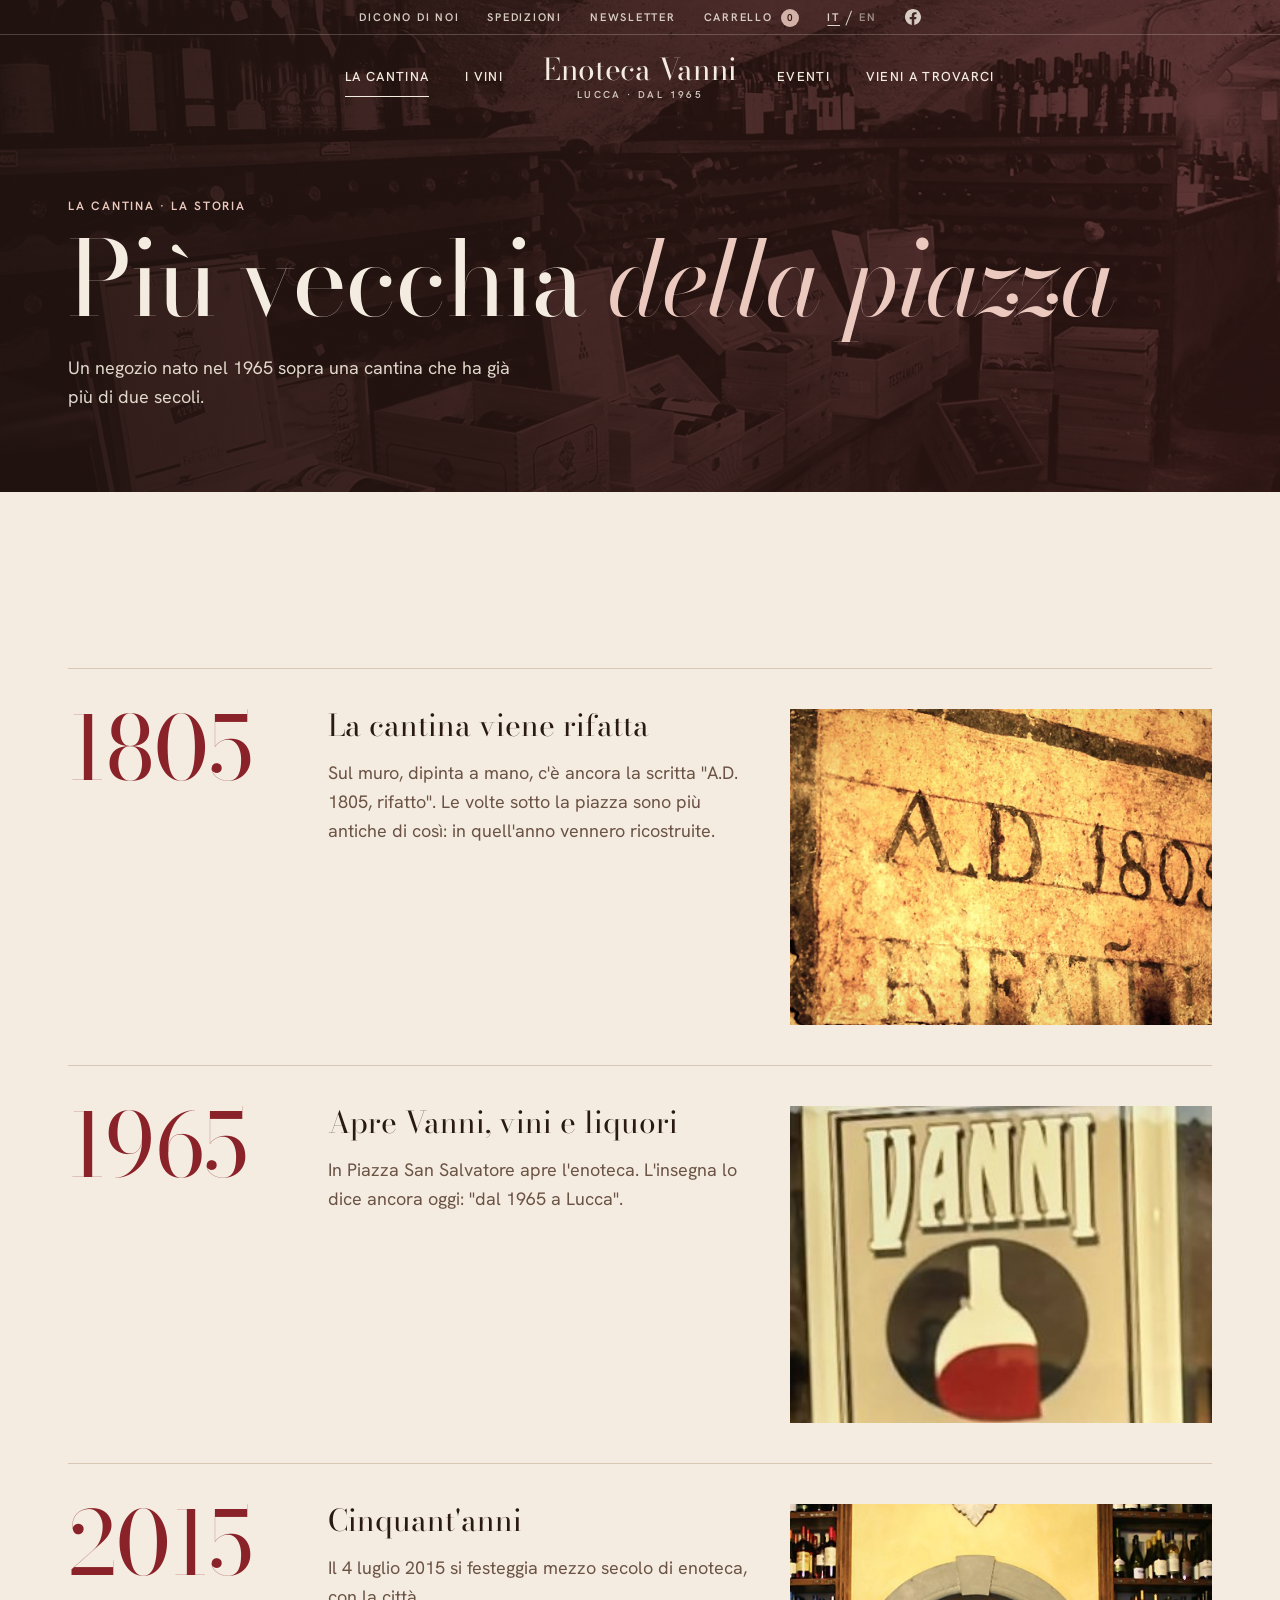
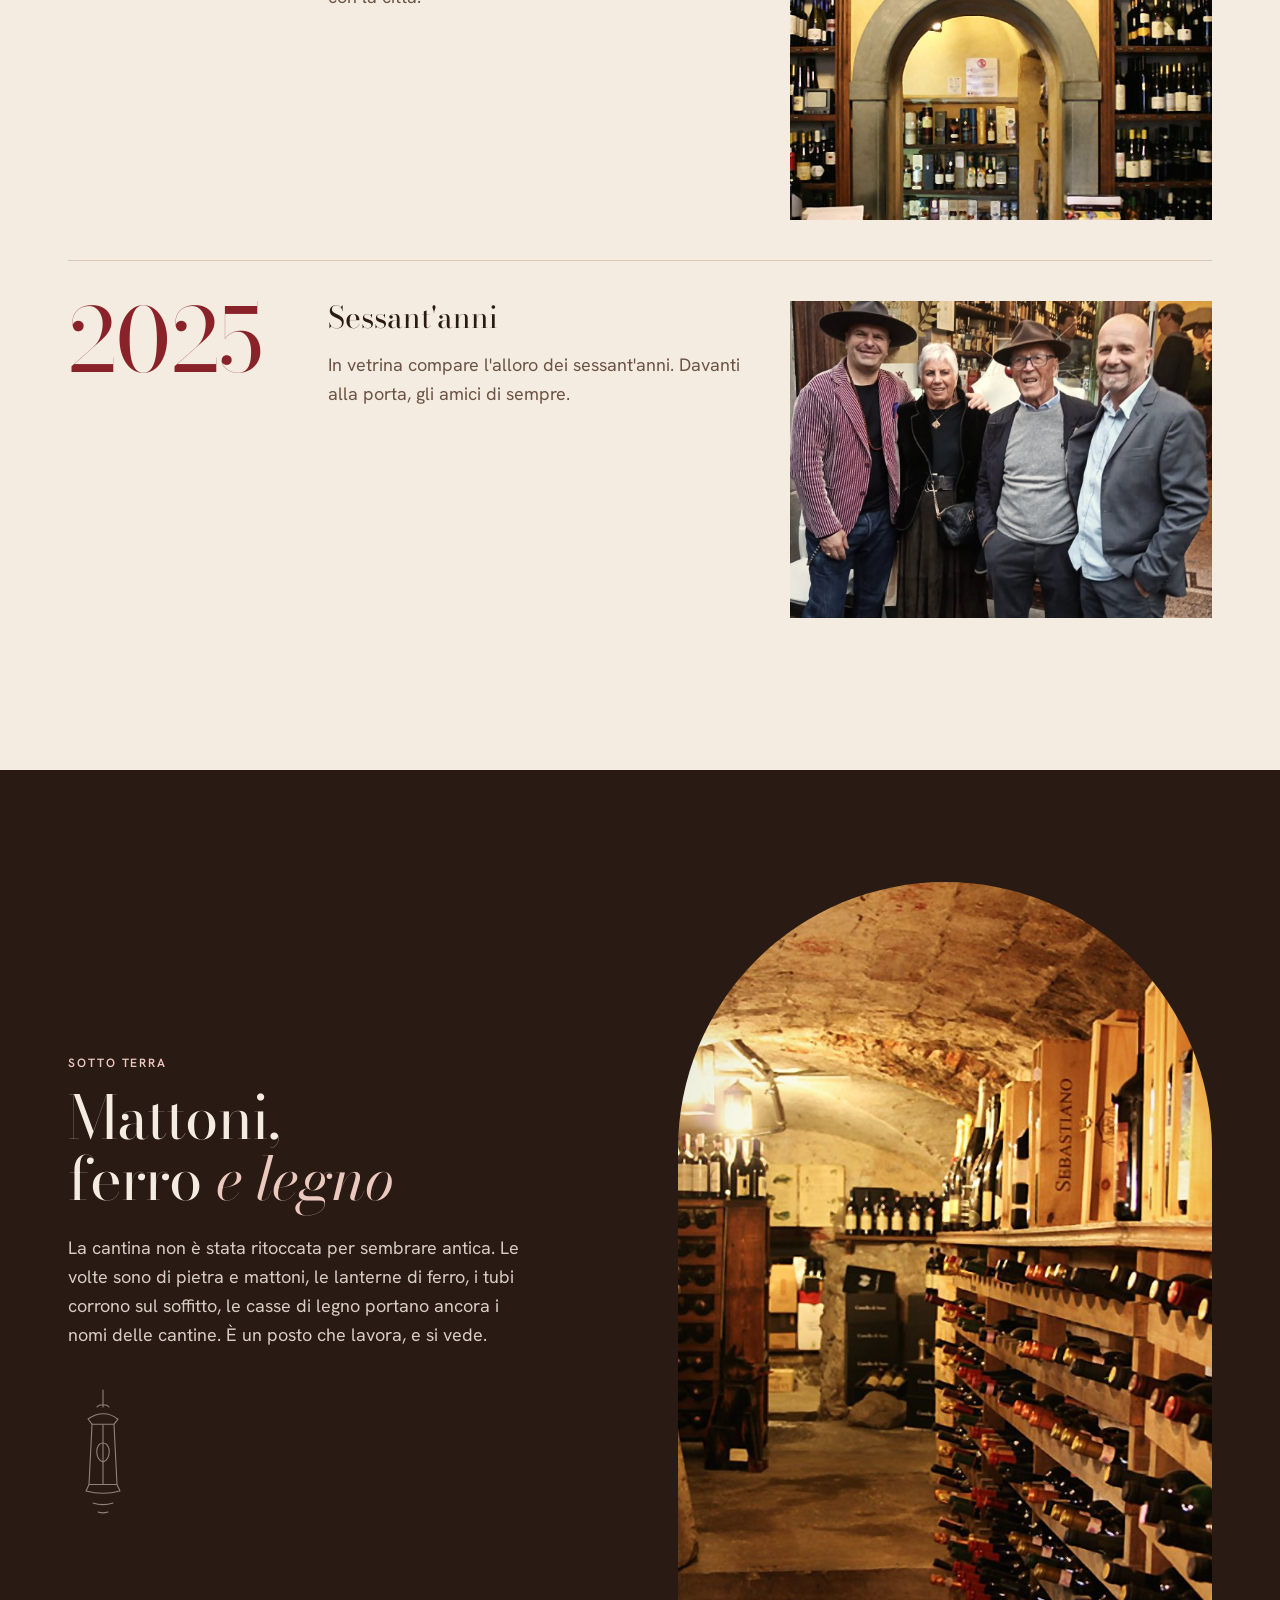
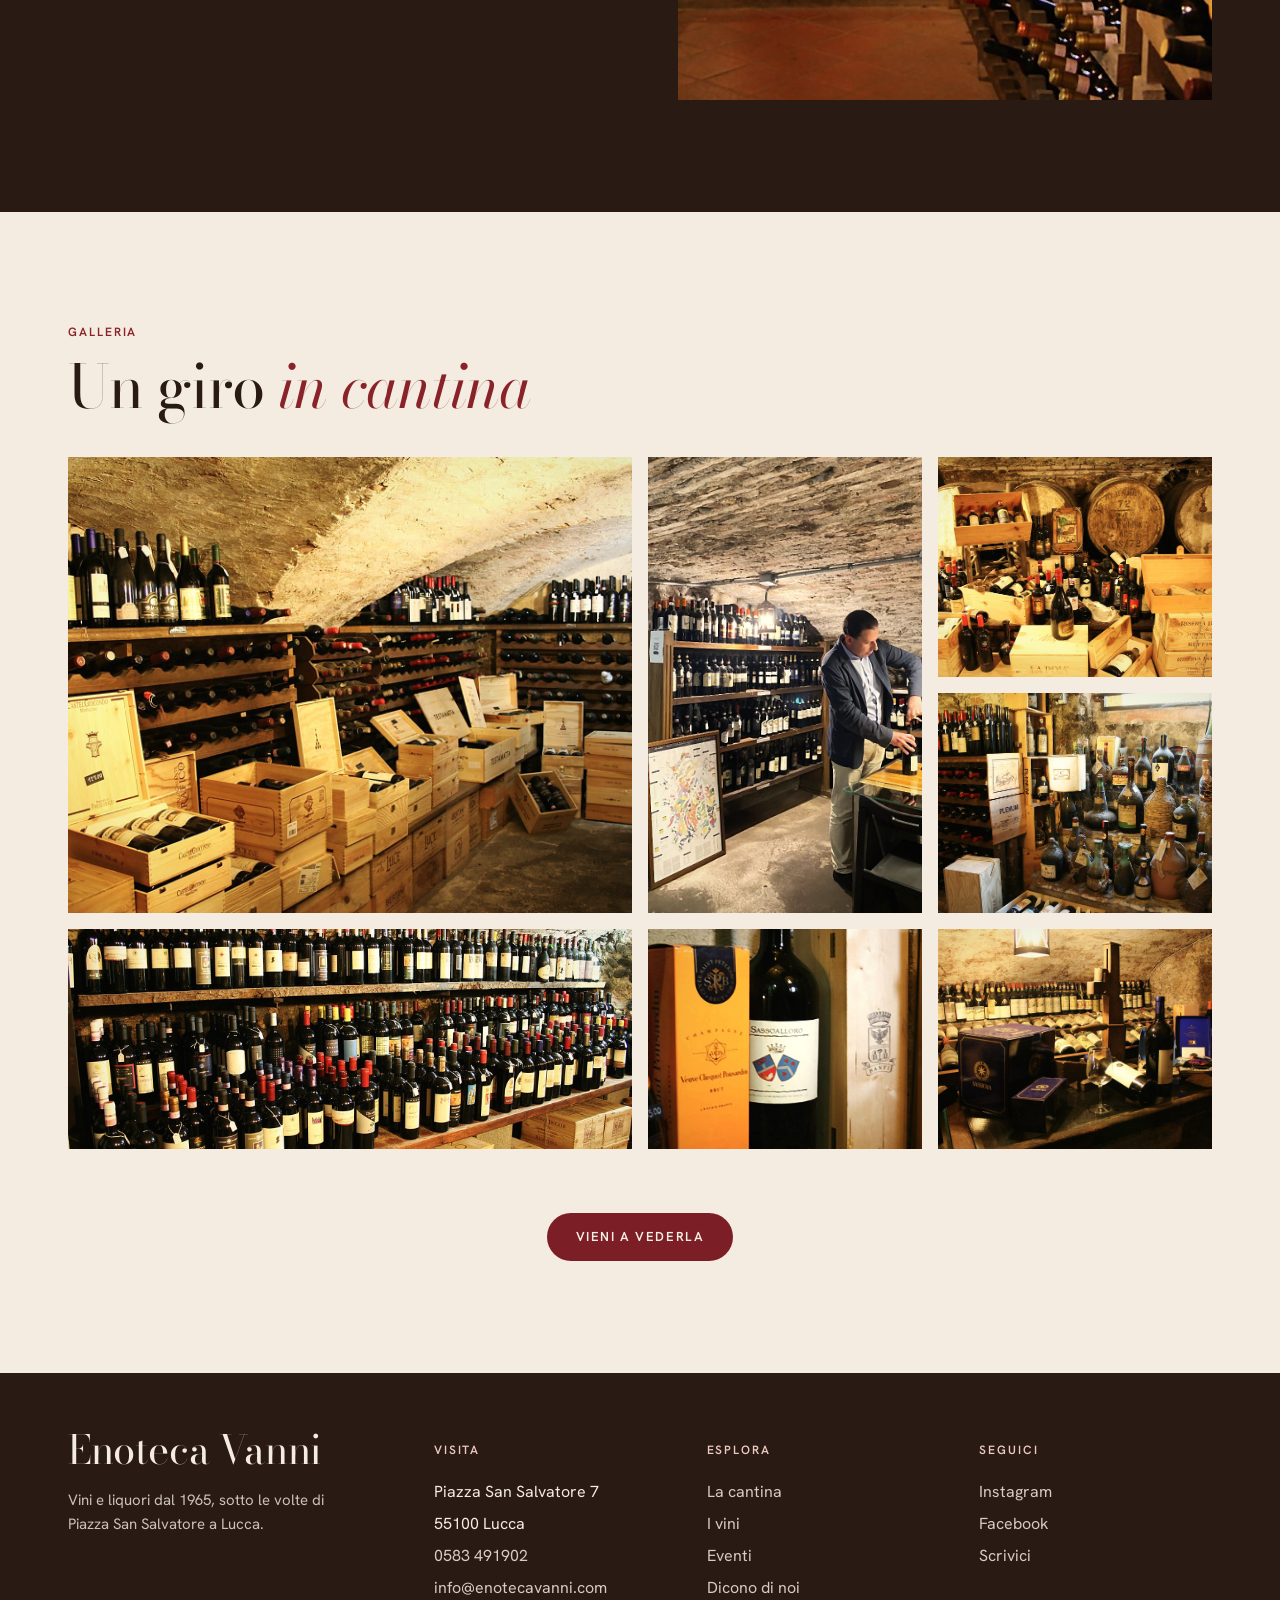
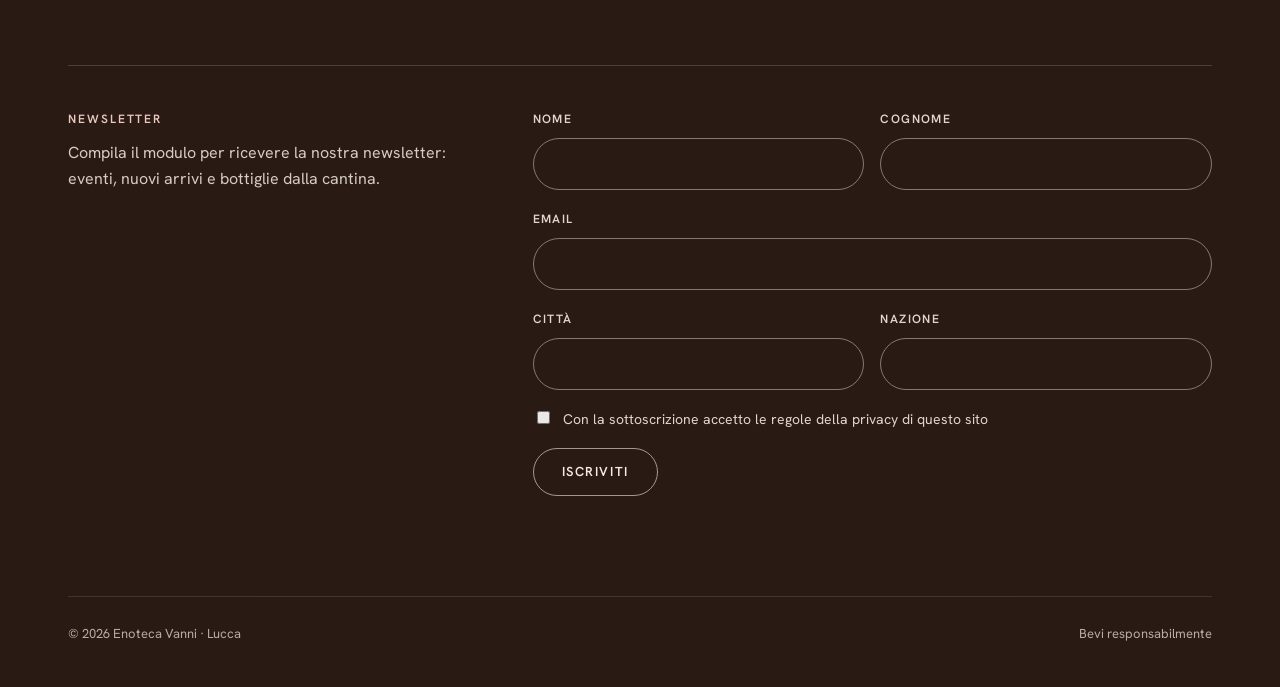
==== cantina.html @ 13c8f521 "Enoteca Vanni website" ====
<!DOCTYPE html>

<html lang="it" translate="no">
<head>
<meta charset="utf-8"/>
<meta content="width=device-width, initial-scale=1" name="viewport"/><meta content="notranslate" name="google"/>
<title data-t="t124">La cantina · Enoteca Vanni, Lucca</title>
<meta content="La storia di Enoteca Vanni: dal 1965 in Piazza San Salvatore, con cantine rifatte nel 1805." data-ta-content="t125" name="description"/>
<meta content="#2a1a14" name="theme-color"/>
<link href="https://fonts.googleapis.com" rel="preconnect"/><link crossorigin="" href="https://fonts.gstatic.com" rel="preconnect"/><link href="https://fonts.googleapis.com/css2?family=Bodoni+Moda:ital,opsz,wght@0,6..96,400..600;1,6..96,400..600&amp;family=Hanken+Grotesk:wght@400;500;600&amp;display=swap" rel="stylesheet"/>
<link href="css/styles.css?v=7" rel="stylesheet"/>
</head>
<body>
<a class="sr-only" data-t="t3" href="#main">Vai al contenuto</a>
<header class="site-header">
<div class="topbar">
<div class="wrap">
<a data-t="t4" href="dicono-di-noi.html">Dicono di noi</a>
<a data-t="t5" href="vini.html#spedizioni">Spedizioni</a>
<a data-t="t6" href="#newsletter">Newsletter</a>
<a class="cart" data-t="t7" href="vini.html#spedizioni">Carrello <span class="cart__count" data-cart-count="">0</span></a>
<span class="langswitch" role="group" aria-label="Language"><a class="lang" href="#" data-lang-set="it" lang="it" title="Italiano">IT</a><span aria-hidden="true">/</span><a class="lang" href="#" data-lang-set="en" lang="en" title="English">EN</a></span>
      <a class="social" href="https://www.facebook.com/people/Enoteca-Vanni/100034903287218/" target="_blank" rel="noopener" aria-label="Facebook" title="Facebook"><svg viewBox="0 0 24 24" width="16" height="16" aria-hidden="true" focusable="false"><path fill="currentColor" d="M24 12.07C24 5.4 18.63 0 12 0S0 5.4 0 12.07c0 6.02 4.39 11.02 10.13 11.93v-8.44H7.08v-3.49h3.05V9.41c0-3.02 1.79-4.69 4.53-4.69 1.31 0 2.69.24 2.69.24v2.97h-1.52c-1.49 0-1.96.93-1.96 1.88v2.26h3.33l-.53 3.49h-2.8V24C19.61 23.09 24 18.09 24 12.07z"/></svg></a>
</div>
</div>
<div class="wrap mainbar">
<nav aria-label="Principale" class="nav" data-ta-aria-label="t10" id="nav">
<div class="nav__side nav__side--left"><a aria-current="page" data-t="t11" href="cantina.html">La cantina</a><a data-t="t12" href="vini.html">I vini</a></div>
<div class="nav__side nav__side--right"><a data-t="t13" href="eventi.html">Eventi</a><a data-t="t14" href="visita.html">Vieni a trovarci</a></div>
<div class="nav__util"><a data-t="t4" href="dicono-di-noi.html">Dicono di noi</a><a data-t="t5" href="vini.html#spedizioni">Spedizioni</a><a data-t="t6" href="#newsletter">Newsletter</a><a data-t="t15" href="vini.html#spedizioni">Carrello</a></div>
      <div class="nav__util nav__util--lang"><a class="lang" href="#" data-lang-set="it" lang="it">Italiano</a><a class="lang" href="#" data-lang-set="en" lang="en">English</a><a class="social" href="https://www.facebook.com/people/Enoteca-Vanni/100034903287218/" target="_blank" rel="noopener" aria-label="Facebook"><svg viewBox="0 0 24 24" width="16" height="16" aria-hidden="true" focusable="false"><path fill="currentColor" d="M24 12.07C24 5.4 18.63 0 12 0S0 5.4 0 12.07c0 6.02 4.39 11.02 10.13 11.93v-8.44H7.08v-3.49h3.05V9.41c0-3.02 1.79-4.69 4.53-4.69 1.31 0 2.69.24 2.69.24v2.97h-1.52c-1.49 0-1.96.93-1.96 1.88v2.26h3.33l-.53 3.49h-2.8V24C19.61 23.09 24 18.09 24 12.07z"/></svg></a></div>
</nav>
<a aria-label="Enoteca Vanni, home" class="brand" data-ta-aria-label="t16" href="index.html">
<span class="brand__name" data-t="t17">Enoteca Vanni</span>
<span class="brand__since" data-t="t18">Lucca · dal 1965</span>
</a>
<button aria-controls="nav" aria-expanded="false" aria-label="Menu" class="nav-toggle" data-ta-aria-label="t19"><span></span><span></span><span></span></button>
</div>
</header>
<main id="main">
<section class="page-hero">
<img alt="" class="page-hero__bg" src="images/duo-volte-vino.jpg"/>
<div class="wrap">
<p class="eyebrow" data-t="t126">La cantina · La storia</p>
<h1 class="display-xl" data-t="t127">Più vecchia <em>della piazza</em></h1>
<p class="lede" data-t="t128" style="color:inherit;opacity:.9">Un negozio nato nel 1965 sopra una cantina che ha già più di due secoli.</p>
</div>
</section>
<section class="section">
<div class="wrap">
<ol class="timeline">
<li class="reveal">
<span class="year">1805</span>
<div><h3 data-t="t129">La cantina viene rifatta</h3><p class="lede" data-t="t130" style="margin:0">Sul muro, dipinta a mano, c'è ancora la scritta "A.D. 1805, rifatto". Le volte sotto la piazza sono più antiche di così: in quell'anno vennero ricostruite.</p></div>
<img alt="La scritta A.D. 1805 sul muro della cantina" data-ta-alt="t131" loading="lazy" src="images/cantina-1805.jpg"/>
</li>
<li class="reveal">
<span class="year">1965</span>
<div><h3 data-t="t132">Apre Vanni, vini e liquori</h3><p class="lede" data-t="t133" style="margin:0">In Piazza San Salvatore apre l'enoteca. L'insegna lo dice ancora oggi: "dal 1965 a Lucca".</p></div>
<img alt="L'insegna Vanni dal 1965" data-ta-alt="t134" loading="lazy" src="images/insegna-dettaglio.jpg" style="object-position:top"/>
</li>
<li class="reveal">
<span class="year">2015</span>
<div><h3 data-t="t135">Cinquant'anni</h3><p class="lede" data-t="t136" style="margin:0">Il 4 luglio 2015 si festeggia mezzo secolo di enoteca, con la città.</p></div>
<img alt="L'arco con lo stemma Vanni" data-ta-alt="t137" loading="lazy" src="images/arco-stemma.jpg"/>
</li>
<li class="reveal">
<span class="year">2025</span>
<div><h3 data-t="t138">Sessant'anni</h3><p class="lede" data-t="t139" style="margin:0">In vetrina compare l'alloro dei sessant'anni. Davanti alla porta, gli amici di sempre.</p></div>
<img alt="Davanti alla vetrina dei 60 anni" data-ta-alt="t140" loading="lazy" src="images/sessanta-anni.jpg"/>
</li>
</ol>
</div>
</section>
<section class="section section--dark">
<div class="wrap split">
<div class="reveal">
<p class="eyebrow" data-t="t141">Sotto terra</p>
<h2 class="display-l" data-t="t142">Mattoni, ferro <em>e legno</em></h2>
<p class="lede" data-t="t143">La cantina non è stata ritoccata per sembrare antica. Le volte sono di pietra e mattoni, le lanterne di ferro, i tubi corrono sul soffitto, le casse di legno portano ancora i nomi delle cantine. È un posto che lavora, e si vede.</p>
<svg aria-hidden="true" class="illus" height="130" style="margin-top:40px" width="70"><use href="images/illustrations.svg#lantern"></use></svg>
</div>
<div class="reveal"><div class="arch arch--tall"><img alt="Il corridoio della cantina con le rastrelliere" data-ta-alt="t144" loading="lazy" src="images/corridoio.jpg"/></div></div>
</div>
</section>
<section class="section">
<div class="wrap">
<div class="reveal"><p class="eyebrow" data-t="t145">Galleria</p><h2 class="display-l" data-t="t146" style="margin-bottom:40px">Un giro <em>in cantina</em></h2></div>
<div class="mosaic reveal">
<figure class="wide tall"><img alt="Le volte della cantina con le casse" data-ta-alt="t147" loading="lazy" src="images/volte-cantina.jpg"/></figure>
<figure class="tall"><img alt="Si stappa una bottiglia" data-ta-alt="t148" loading="lazy" src="images/stappatura.jpg"/></figure>
<figure><img alt="Botti e casse" data-ta-alt="t149" loading="lazy" src="images/botti-e-casse.jpg"/></figure>
<figure><img alt="Bottiglie antiche" data-ta-alt="t150" loading="lazy" src="images/bottiglie-antiche.jpg"/></figure>
<figure class="wide"><img alt="Scaffale dei rossi" data-ta-alt="t151" loading="lazy" src="images/scaffale-rossi.jpg"/></figure>
<figure><img alt="Grande formato" data-ta-alt="t152" loading="lazy" src="images/grande-formato.jpg"/></figure>
<figure><img alt="Sassicaia sotto la lanterna" data-ta-alt="t153" loading="lazy" src="images/sassicaia-lanterna.jpg"/></figure>
</div>
<div class="center mt-6"><a class="btn btn--primary" data-t="t154" href="visita.html">Vieni a vederla</a></div>
</div>
</section>
</main>
<footer class="site-footer">
<div class="wrap">
<div class="footer-grid">
<div class="footer-brand">
<span class="brand__name" data-t="t17">Enoteca Vanni</span>
<p data-t="t104">Vini e liquori dal 1965, sotto le volte di Piazza San Salvatore a Lucca.</p>
</div>
<div>
<h4 data-t="t105">Visita</h4>
<ul>
<li data-t="t106">Piazza San Salvatore 7</li>
<li data-t="t107">55100 Lucca</li>
<li><a href="tel:+390583491902">0583 491902</a></li>
<li><a data-t="t108" href="mailto:info@enotecavanni.com">info@enotecavanni.com</a></li>
</ul>
</div>
<div>
<h4 data-t="t109">Esplora</h4>
<ul>
<li><a data-t="t11" href="cantina.html">La cantina</a></li>
<li><a data-t="t12" href="vini.html">I vini</a></li>
<li><a data-t="t13" href="eventi.html">Eventi</a></li>
<li><a data-t="t4" href="dicono-di-noi.html">Dicono di noi</a></li>
</ul>
</div>
<div>
<h4 data-t="t110">Seguici</h4>
<ul>
<li><a data-t="t111" href="#">Instagram</a></li>
<li><a data-t="t112" href="#">Facebook</a></li>
<li><a data-t="t113" href="visita.html#contatti">Scrivici</a></li>
</ul>
</div>
</div>
<div class="newsletter" id="newsletter">
<div>
<h4 data-t="t6">Newsletter</h4>
<p data-t="t114">Compila il modulo per ricevere la nostra newsletter: eventi, nuovi arrivi e bottiglie dalla cantina.</p>
</div>
<form class="newsletter__form" data-newsletter="" novalidate="">
<label><span data-t="t115">Nome</span><input autocomplete="given-name" name="nome" type="text"/></label>
<label><span data-t="t116">Cognome</span><input autocomplete="family-name" name="cognome" type="text"/></label>
<label class="nl-wide"><span data-t="t117">Email</span><input autocomplete="email" name="email" required="" type="email"/></label>
<label><span data-t="t118">Città</span><input autocomplete="address-level2" name="citta" type="text"/></label>
<label><span data-t="t119">Nazione</span><input autocomplete="country-name" name="nazione" type="text"/></label>
<label class="nl-check"><input name="privacy" required="" type="checkbox"/><span data-t="t120"> Con la sottoscrizione accetto le regole della privacy di questo sito</span></label>
<div class="nl-wide"><button class="btn btn--light" data-t="t121" type="submit">Iscriviti</button></div>
<p class="newsletter__msg nl-wide" data-newsletter-msg="" role="status"></p>
</form>
</div>
<div class="footer-base">
<span data-t="t122">© <span data-year="">2026</span> Enoteca Vanni · Lucca</span>
<span data-t="t123">Bevi responsabilmente</span>
</div>
</div>
</footer>
<script src="js/i18n.js?v=7"></script>
<script src="js/main.js?v=7"></script>
</body>
</html>
---- css/styles.css ----
/* Enoteca Vanni, site styles. Tokens match the Enoteca Vanni brand guideline. */
:root {
  --bg: #f4ece0;
  --bg-raised: #fbf7f0;
  --bg-sunken: #ebdfcf;
  --bg-inverse: #2a1a14;
  --ink: #2a1a14;
  --ink-muted: #6b5345;
  --ink-inverse: #f4ece0;
  --vino: #7b1e26;
  --vino-deep: #561219;
  --vino-text: #8a2229;
  --rosso: #a3272c;
  --rosato: #ecc9bf;
  --candela: #b98543;
  --on-vino: #f8efe4;
  --line: #d8c8b3;
  --line-strong: #8f7563;
  --focus: #a3272c;
  --shadow-lift: 0 12px 32px rgba(42, 26, 20, .12);

  --space-1: 4px; --space-2: 8px; --space-3: 16px; --space-4: 24px;
  --space-5: 40px; --space-6: 64px; --space-7: 112px;
  --radius-sm: 4px; --radius-arch: 999px;

  --font-display: "Bodoni Moda", "Didot", Georgia, serif;
  --font-sans: "Hanken Grotesk", "Helvetica Neue", Arial, sans-serif;
  --wrap: 1240px;
  --gutter: clamp(16px, 4vw, 48px);
  --section: clamp(64px, 9vw, 112px);
}

*, *::before, *::after { box-sizing: border-box; }
html { scroll-behavior: smooth; -webkit-text-size-adjust: 100%; }
body {
  margin: 0; background: var(--bg); color: var(--ink);
  font-family: var(--font-sans); font-size: 16px; line-height: 26px;
  -webkit-font-smoothing: antialiased; overflow-x: hidden;
}
img { display: block; max-width: 100%; height: auto; }
a { color: inherit; }
:focus-visible { outline: 2px solid var(--focus); outline-offset: 2px; }
.sr-only { position: absolute; width: 1px; height: 1px; overflow: hidden; clip: rect(0 0 0 0); white-space: nowrap; }

.wrap { max-width: var(--wrap); margin: 0 auto; padding: 0 var(--gutter); }
.section { padding: var(--section) 0; }
.section--sunken { background: var(--bg-sunken); }
.section--dark { background: var(--bg-inverse); color: var(--ink-inverse); }
.section--vino { background: var(--vino); color: var(--on-vino); }

/* ---------- Type ---------- */
.eyebrow {
  font-family: var(--font-sans); font-size: 12px; line-height: 16px; font-weight: 600;
  letter-spacing: .16em; text-transform: uppercase; color: var(--vino-text); margin: 0 0 var(--space-3);
}
.section--dark .eyebrow, .section--vino .eyebrow, .hero .eyebrow, .page-hero .eyebrow { color: var(--rosato); }
.display-xl, .display-l, .display-m {
  font-family: var(--font-display); font-weight: 400; margin: 0; text-wrap: balance;
}
.display-xl { font-size: clamp(52px, 8.2vw, 104px); line-height: .95; letter-spacing: -.02em; }
.display-l { font-size: clamp(38px, 5vw, 60px); line-height: 1.02; letter-spacing: -.015em; }
.display-m { font-size: clamp(28px, 3vw, 36px); line-height: 1.1; }
.display-xl em, .display-l em, .display-m em { font-style: italic; color: var(--vino-text); }
.section--dark em, .section--vino em, .hero em, .page-hero em { color: var(--rosato) !important; }
.lede { font-size: 18px; line-height: 29px; color: var(--ink-muted); max-width: 46ch; margin: var(--space-4) 0 0; }
.section--dark .lede, .section--vino .lede { color: inherit; opacity: .86; }
.en { display: block; font-size: 14px; line-height: 21px; color: var(--ink-muted); margin-top: var(--space-2); font-style: italic; }
.section--dark .en, .section--vino .en, .hero .en, .page-hero .en { color: inherit; opacity: .7; }
p { margin: 0 0 var(--space-3); }
.body-copy p { max-width: 62ch; }

/* ---------- Buttons ---------- */
.btn {
  display: inline-flex; align-items: center; justify-content: center; gap: var(--space-2);
  font-family: var(--font-sans); font-size: 13px; line-height: 16px; font-weight: 600;
  letter-spacing: .12em; text-transform: uppercase; text-decoration: none;
  padding: 15px 28px; border-radius: var(--radius-arch); border: 1px solid transparent; cursor: pointer;
  transition: background-color .2s ease, color .2s ease, border-color .2s ease;
}
.btn--primary { background: var(--vino); color: var(--on-vino); }
.btn--primary:hover { background: var(--vino-deep); }
.btn--outline { color: var(--ink); border-color: var(--line-strong); background: transparent; }
.btn--outline:hover { border-color: var(--ink); }
.btn--light { color: var(--ink-inverse); border-color: rgba(244, 236, 224, .6); background: transparent; }
.btn--light:hover { border-color: var(--ink-inverse); background: rgba(244, 236, 224, .08); }
.section--vino .btn--primary, .section--dark .btn--primary { background: var(--on-vino); color: var(--vino-deep); }
.section--vino .btn--primary:hover, .section--dark .btn--primary:hover { background: var(--rosato); }
.link {
  font-size: 13px; font-weight: 600; letter-spacing: .12em; text-transform: uppercase; text-decoration: none;
  color: var(--vino-text); border-bottom: 1px solid currentColor; padding-bottom: 3px;
}
.link:hover { color: var(--rosso); }
.section--dark .link, .section--vino .link { color: var(--on-vino); }
.btn-row { display: flex; flex-wrap: wrap; gap: var(--space-3); margin-top: var(--space-5); }

/* ---------- Header ---------- */
.site-header {
  position: fixed; inset: 0 0 auto 0; z-index: 50; color: var(--ink-inverse);
  transition: background-color .3s ease, color .3s ease, box-shadow .3s ease;
}
.site-header.is-solid, .site-header--solid { background: var(--bg-raised); color: var(--ink); box-shadow: 0 1px 0 var(--line); }
.topbar { border-bottom: 1px solid rgba(244, 236, 224, .22); transition: border-color .3s ease; }
.is-solid .topbar, .site-header--solid .topbar { border-bottom-color: var(--line); }
.topbar .wrap { display: flex; justify-content: center; align-items: center; gap: 28px; height: 34px; }
.topbar a { text-decoration: none; font-size: 11px; font-weight: 600; letter-spacing: .16em; text-transform: uppercase; opacity: .85; }
.topbar a:hover, .topbar a[aria-current="page"] { opacity: 1; text-decoration: underline; text-underline-offset: 4px; }
.cart__count { display: inline-block; min-width: 18px; padding: 0 5px; margin-left: 4px; border-radius: 999px; background: var(--rosato); color: var(--ink); text-align: center; font-size: 10px; line-height: 18px; letter-spacing: 0; }
.mainbar { display: grid; grid-template-columns: 1fr auto 1fr; align-items: center; height: 84px; column-gap: var(--space-5); }
.brand { text-decoration: none; display: flex; flex-direction: column; align-items: center; text-align: center; line-height: 1; grid-column: 2; grid-row: 1; }
.brand__name { font-family: var(--font-display); font-size: 30px; letter-spacing: -.01em; white-space: nowrap; }
.brand__since { font-size: 10px; font-weight: 600; letter-spacing: .24em; text-transform: uppercase; margin-top: 6px; opacity: .8; }
.nav { display: contents; }
.nav__side { display: flex; align-items: center; gap: 36px; grid-row: 1; }
.nav__side--left { grid-column: 1; justify-content: flex-end; }
.nav__side--right { grid-column: 3; justify-content: flex-start; }
.nav a { text-decoration: none; font-size: 13px; font-weight: 500; letter-spacing: .1em; text-transform: uppercase; padding: 6px 0; border-bottom: 1px solid transparent; white-space: nowrap; }
.nav a:hover, .nav a[aria-current="page"] { border-bottom-color: currentColor; }
.nav__util { display: none; }
.nav-toggle { display: none; background: none; border: 0; color: inherit; padding: 8px; cursor: pointer; }
.nav-toggle span { display: block; width: 24px; height: 1.5px; background: currentColor; margin: 6px 0; transition: transform .25s ease, opacity .25s ease; }

@media (max-width: 1020px) { .nav__side { gap: 22px; } .mainbar { column-gap: var(--space-4); } .nav a { font-size: 12px; letter-spacing: .06em; } }
@media (max-width: 880px) {
  .topbar { display: none; }
  .mainbar { display: flex; justify-content: space-between; height: 76px; }
  .brand { align-items: flex-start; text-align: left; position: relative; z-index: 2; }
  .brand__name { font-size: 26px; }
  .nav-toggle { display: block; position: relative; z-index: 2; }
  .nav {
    display: flex; position: fixed; inset: 0; flex-direction: column; justify-content: center; align-items: center; gap: 28px;
    background: var(--bg-inverse); color: var(--ink-inverse);
    opacity: 0; pointer-events: none; transition: opacity .3s ease;
  }
  .nav__side { flex-direction: column; gap: 22px; }
  .nav a { font-family: var(--font-display); font-size: 34px; text-transform: none; letter-spacing: 0; }
  .nav__util { display: flex; flex-wrap: wrap; justify-content: center; gap: 8px 22px; margin-top: 12px; }
  .nav .nav__util a { font-family: var(--font-sans); font-size: 12px; font-weight: 600; letter-spacing: .16em; text-transform: uppercase; opacity: .75; }
  .nav-open .nav { opacity: 1; pointer-events: auto; }
  .nav-open .site-header { color: var(--ink-inverse); background: transparent; box-shadow: none; }
  .nav-open .nav-toggle span:nth-child(1) { transform: translateY(7.5px) rotate(45deg); }
  .nav-open .nav-toggle span:nth-child(2) { opacity: 0; }
  .nav-open .nav-toggle span:nth-child(3) { transform: translateY(-7.5px) rotate(-45deg); }
  .nav-open { overflow: hidden; }
}

/* ---------- Hero ---------- */
.hero { position: relative; min-height: 100svh; display: flex; align-items: flex-end; color: var(--ink-inverse); background: var(--bg-inverse); overflow: hidden; }
.hero__slides { position: absolute; inset: 0; }
.hero__slides img {
  position: absolute; inset: 0; width: 100%; height: 100%; object-fit: cover;
  opacity: 0; transition: opacity 2.2s ease;
}
.hero__slides img.is-active { opacity: 1; }
.hero::after {
  content: ""; position: absolute; inset: 0; pointer-events: none;
  background: linear-gradient(180deg, rgba(20,12,9,.7) 0%, rgba(20,12,9,.45) 35%, rgba(20,12,9,.6) 65%, rgba(20,12,9,.9) 100%);
}
.hero { align-items: center; }
.hero__inner { position: relative; z-index: 2; width: 100%; padding: 160px 0 clamp(64px, 10vh, 120px); }
.hero__content { max-width: 1100px; margin: 0 auto; text-align: center; text-shadow: 0 2px 24px rgba(0,0,0,.55); }
.hero .display-xl { font-size: clamp(54px, 10vw, 148px); line-height: .94; color: #fff; }
.hero .eyebrow { font-size: clamp(12px, 1.3vw, 16px); line-height: 20px; color: #fff; letter-spacing: .22em; margin-bottom: var(--space-4); }
.hero .lede { color: #fff; opacity: 1; font-size: clamp(18px, 1.9vw, 26px); line-height: 1.45; max-width: 44ch; margin: var(--space-4) auto 0; }
.hero .en { font-size: clamp(14px, 1.3vw, 17px); line-height: 1.4; opacity: .85; }
.hero .btn-row { justify-content: center; }
.hero .btn { font-size: 14px; padding: 18px 36px; text-shadow: none; }
.hero .btn--light { border-color: #fff; color: #fff; }
.hero__meta, .hero__illus { display: none; }

.page-hero { position: relative; padding: clamp(150px, 22vh, 220px) 0 clamp(64px, 9vh, 104px); background: var(--bg-inverse); color: var(--ink-inverse); overflow: hidden; }
.page-hero__bg { position: absolute; inset: 0; width: 100%; height: 100%; object-fit: cover; opacity: .42; }
.page-hero::after { content: ""; position: absolute; inset: 0; background: linear-gradient(90deg, rgba(28,18,14,.75), rgba(28,18,14,.15)); }
.page-hero .wrap { z-index: 1; }
.page-hero .wrap { position: relative; }

/* ---------- Split layouts ---------- */
.split { display: grid; grid-template-columns: 1fr 1fr; gap: clamp(32px, 6vw, 96px); align-items: center; }
.split--wide-left { grid-template-columns: 1.2fr 1fr; }
@media (max-width: 880px) { .split, .split--wide-left { grid-template-columns: 1fr; } }

.arch {
  border-radius: var(--radius-arch) var(--radius-arch) 0 0; overflow: hidden; background: var(--bg-sunken);
  aspect-ratio: 3 / 4; position: relative;
}
.arch img { width: 100%; height: 100%; object-fit: cover; }
.arch--tall { aspect-ratio: 3 / 4.6; }
.arch-pair { position: relative; }
.arch-pair .arch--small { position: absolute; width: 42%; right: -6%; bottom: -8%; border: 8px solid var(--bg); aspect-ratio: 3 / 4; }
@media (max-width: 880px) { .arch-pair { max-width: 460px; } .arch-pair .arch--small { right: 0; } }

.facts { display: grid; grid-template-columns: repeat(3, 1fr); gap: var(--space-4); margin-top: var(--space-5); border-top: 1px solid var(--line); padding-top: var(--space-4); }
.facts dt { font-family: var(--font-display); font-size: clamp(36px, 4vw, 48px); line-height: 1; color: var(--vino-text); }
.facts dd { margin: var(--space-2) 0 0; font-size: 14px; line-height: 21px; color: var(--ink-muted); }

/* ---------- Collections list ---------- */
.collections { display: grid; grid-template-columns: 1fr 340px; gap: var(--space-6); align-items: center; }
.collections__list { list-style: none; margin: 0; padding: 0; border-top: 1px solid var(--line); }
.collections__list li { border-bottom: 1px solid var(--line); }
.collections__list a {
  display: flex; align-items: baseline; justify-content: space-between; gap: var(--space-4);
  padding: 18px 0; text-decoration: none;
}
.collections__name { font-family: var(--font-display); font-size: clamp(32px, 4.6vw, 58px); line-height: 1.05; transition: color .2s ease, transform .3s ease; }
.collections__note { font-size: 14px; color: var(--ink-muted); text-align: right; }
.collections__list a:hover .collections__name, .collections__list a:focus-visible .collections__name { color: var(--vino-text); font-style: italic; transform: translateX(8px); }
.collections__preview { position: sticky; top: 120px; }
.collections__preview .arch img { transition: opacity .35s ease; }
@media (max-width: 880px) {
  .collections { grid-template-columns: 1fr; }
  .collections__preview { display: none; }
}

/* ---------- Cards ---------- */
.grid-3 { display: grid; grid-template-columns: repeat(3, 1fr); gap: var(--space-4); }
.grid-4 { display: grid; grid-template-columns: repeat(4, 1fr); gap: var(--space-4); }
@media (max-width: 980px) { .grid-4 { grid-template-columns: repeat(2, 1fr); } }
@media (max-width: 760px) { .grid-3 { grid-template-columns: 1fr; } }
@media (max-width: 520px) { .grid-4 { grid-template-columns: 1fr; } }

.story-card { text-decoration: none; display: block; }
.story-card__img { aspect-ratio: 4 / 5; overflow: hidden; background: var(--bg-sunken); }
.story-card__img img { width: 100%; height: 100%; object-fit: cover; transition: transform .8s ease; }
.story-card:hover .story-card__img img { transform: scale(1.04); }
.story-card h3 { font-family: var(--font-display); font-weight: 400; font-size: 26px; line-height: 1.15; margin: var(--space-3) 0 var(--space-2); }
.story-card p { font-size: 15px; line-height: 24px; color: var(--ink-muted); margin: 0; }
.section--dark .story-card p { color: inherit; opacity: .8; }

.cat-card { background: var(--bg-raised); border-radius: var(--radius-sm); overflow: hidden; display: flex; flex-direction: column; text-decoration: none; transition: box-shadow .25s ease, transform .25s ease; }
.cat-card:hover { box-shadow: var(--shadow-lift); transform: translateY(-2px); }
.cat-card__img { aspect-ratio: 4 / 3; overflow: hidden; }
.cat-card__img img { width: 100%; height: 100%; object-fit: cover; }
.cat-card__body { padding: var(--space-4); }
.cat-card h3 { font-family: var(--font-display); font-weight: 400; font-size: 30px; line-height: 1.1; margin: 0 0 var(--space-2); }
.cat-card p { font-size: 15px; line-height: 24px; color: var(--ink-muted); margin: 0; }
.cat-card .tag { display: inline-block; margin-top: var(--space-3); font-size: 11px; font-weight: 600; letter-spacing: .14em; text-transform: uppercase; background: var(--rosato); color: var(--ink); padding: 4px 10px; border-radius: var(--radius-arch); }

/* ---------- Dark cellar band ---------- */
.cellar { position: relative; }
.cellar__img { position: relative; }
.cellar__img img { width: 100%; aspect-ratio: 4 / 3; object-fit: cover; }
.cellar__stamp { position: absolute; left: -24px; bottom: -32px; background: var(--vino); color: var(--on-vino); padding: 22px 26px; font-family: var(--font-display); font-size: 44px; line-height: 1; }
.cellar__stamp small { display: block; font-family: var(--font-sans); font-size: 11px; letter-spacing: .16em; text-transform: uppercase; margin-top: 8px; }
.illus { color: currentColor; opacity: .5; }
@media (max-width: 880px) { .cellar__stamp { left: 12px; bottom: -24px; font-size: 34px; } .cellar__img { margin-bottom: 24px; } }

/* ---------- Events ---------- */
.event-list { list-style: none; padding: 0; margin: var(--space-5) 0 0; border-top: 1px solid rgba(248, 239, 228, .25); }
.event-list li { display: grid; grid-template-columns: 140px 1fr; gap: var(--space-4); padding: 20px 0; border-bottom: 1px solid rgba(248, 239, 228, .25); }
.event-list time { font-size: 12px; font-weight: 600; letter-spacing: .14em; text-transform: uppercase; padding-top: 6px; opacity: .85; }
.event-list h3 { font-family: var(--font-display); font-weight: 400; font-size: 26px; line-height: 1.15; margin: 0 0 4px; }
.event-list p { font-size: 15px; line-height: 24px; margin: 0; opacity: .82; }
.event-list--light { border-top-color: var(--line); }
.event-list--light li { border-bottom-color: var(--line); }
.event-list--light time { color: var(--vino-text); opacity: 1; }
.event-list--light p { color: var(--ink-muted); opacity: 1; }
@media (max-width: 600px) { .event-list li { grid-template-columns: 1fr; gap: 4px; } }

.event-types { display: grid; grid-template-columns: repeat(4, 1fr); gap: var(--space-4); margin-top: var(--space-5); }
.event-type { border-top: 1px solid var(--line-strong); padding-top: var(--space-3); }
.event-type h3 { font-family: var(--font-display); font-weight: 400; font-size: 26px; margin: 0 0 var(--space-2); }
.event-type p { font-size: 15px; line-height: 24px; color: var(--ink-muted); margin: 0; }
@media (max-width: 880px) { .event-types { grid-template-columns: 1fr 1fr; } }
@media (max-width: 520px) { .event-types { grid-template-columns: 1fr; } }

.notice { background: var(--bg-raised); border: 1px solid var(--line); padding: var(--space-5); text-align: center; }
.notice .display-m { margin-bottom: var(--space-3); }

/* ---------- Gallery strip ---------- */
.strip { display: flex; gap: var(--space-3); overflow-x: auto; scroll-snap-type: x mandatory; padding: 0 var(--gutter) var(--space-3) max(var(--gutter), calc((100vw - var(--wrap)) / 2 + var(--gutter))); scroll-padding-left: max(var(--gutter), calc((100vw - var(--wrap)) / 2 + var(--gutter))); scrollbar-width: thin; }
.strip figure { margin: 0; flex: 0 0 auto; width: clamp(240px, 28vw, 360px); scroll-snap-align: start; }
.strip img { width: 100%; aspect-ratio: 4 / 5; object-fit: cover; }
.strip figcaption { font-size: 13px; line-height: 20px; color: var(--ink-muted); margin-top: var(--space-2); }
.strip figure:nth-child(3n+2) img { border-radius: var(--radius-arch) var(--radius-arch) 0 0; }

/* ---------- Timeline ---------- */
.timeline { list-style: none; margin: var(--space-6) 0 0; padding: 0; }
.timeline li { display: grid; grid-template-columns: 220px 1fr 1fr; gap: var(--space-5); padding: var(--space-5) 0; border-top: 1px solid var(--line); align-items: start; }
.timeline .year { font-family: var(--font-display); font-size: clamp(56px, 7vw, 88px); line-height: .9; color: var(--vino-text); }
.timeline h3 { font-family: var(--font-display); font-weight: 400; font-size: 30px; line-height: 1.1; margin: 0 0 var(--space-3); }
.timeline img { width: 100%; aspect-ratio: 4 / 3; object-fit: cover; }
@media (max-width: 880px) { .timeline li { grid-template-columns: 1fr; gap: var(--space-3); } }

/* ---------- Mosaic ---------- */
.mosaic { display: grid; grid-template-columns: repeat(4, 1fr); grid-auto-rows: 220px; gap: var(--space-3); }
.mosaic figure { margin: 0; overflow: hidden; }
.mosaic img { width: 100%; height: 100%; object-fit: cover; }
.mosaic .tall { grid-row: span 2; }
.mosaic .wide { grid-column: span 2; }
@media (max-width: 760px) { .mosaic { grid-template-columns: 1fr 1fr; grid-auto-rows: 160px; } }

/* ---------- Visit ---------- */
.info-list { margin: var(--space-5) 0 0; display: grid; gap: var(--space-4); }
.info-list div { border-top: 1px solid var(--line); padding-top: var(--space-3); display: grid; grid-template-columns: 140px 1fr; gap: var(--space-3); }
.info-list dt { font-size: 12px; font-weight: 600; letter-spacing: .14em; text-transform: uppercase; color: var(--vino-text); padding-top: 4px; }
.info-list dd { margin: 0; }
.todo { background: var(--rosato); color: var(--ink); font-size: 12px; font-weight: 600; letter-spacing: .06em; padding: 2px 8px; border-radius: var(--radius-arch); white-space: nowrap; }
.map { width: 100%; aspect-ratio: 4 / 3; border: 0; filter: sepia(.35) saturate(.8); }

/* ---------- Footer ---------- */
.site-footer { background: var(--bg-inverse); color: var(--ink-inverse); padding: var(--space-6) 0 var(--space-5); }
.footer-grid { display: grid; grid-template-columns: 1.4fr 1fr 1fr 1fr; gap: var(--space-5); }
.site-footer h4 { font-size: 12px; font-weight: 600; letter-spacing: .16em; text-transform: uppercase; color: var(--rosato); margin: 0 0 var(--space-3); }
.site-footer ul { list-style: none; margin: 0; padding: 0; display: grid; gap: 6px; }
.site-footer a { text-decoration: none; opacity: .85; }
.site-footer a:hover { opacity: 1; text-decoration: underline; }
.footer-brand .brand__name { font-size: 40px; }
.footer-brand p { margin-top: var(--space-3); opacity: .8; max-width: 32ch; font-size: 15px; line-height: 24px; }
.footer-base { margin-top: var(--space-6); padding-top: var(--space-4); border-top: 1px solid rgba(244, 236, 224, .18); display: flex; justify-content: space-between; flex-wrap: wrap; gap: var(--space-3); font-size: 13px; opacity: .7; }
@media (max-width: 880px) { .footer-grid { grid-template-columns: 1fr 1fr; } .footer-brand { grid-column: 1 / -1; } }

/* ---------- Reveal ---------- */
.reveal { opacity: 0; transform: translateY(24px); transition: opacity .9s ease, transform .9s ease; }
.reveal.is-in { opacity: 1; transform: none; }
@media (prefers-reduced-motion: reduce) {
  .reveal { opacity: 1; transform: none; transition: none; }
  html { scroll-behavior: auto; }
}

.center { text-align: center; }
.center .lede { margin-left: auto; margin-right: auto; }
.mt-5 { margin-top: var(--space-5); }
.mt-6 { margin-top: var(--space-6); }
.section-head { display: flex; justify-content: space-between; align-items: flex-end; gap: var(--space-4); flex-wrap: wrap; margin-bottom: var(--space-5); }

.map-card { position: relative; display: block; text-decoration: none; color: var(--ink-inverse); background: var(--bg-inverse); overflow: hidden; }
.map-card img { width: 100%; aspect-ratio: 4 / 3; object-fit: cover; opacity: .55; transition: opacity .3s ease, transform .8s ease; }
.map-card:hover img { opacity: .7; transform: scale(1.03); }
.map-card__body { position: absolute; left: var(--space-4); bottom: var(--space-4); right: var(--space-4); display: grid; gap: var(--space-2); font-size: 13px; font-weight: 600; letter-spacing: .12em; text-transform: uppercase; }
.map-card .eyebrow { color: var(--rosato); margin: 0; }
.map-card .display-m { text-transform: none; letter-spacing: 0; font-weight: 400; }

.wine { border-top: 1px solid var(--line-strong); padding-top: var(--space-3); display: flex; flex-direction: column; }
.wine .eyebrow { margin-bottom: var(--space-2); }
.wine h3 { font-family: var(--font-sans); font-size: 18px; line-height: 26px; font-weight: 600; margin: 0; }
.wine__price { font-family: var(--font-display); font-size: 24px; margin: var(--space-2) 0 0; }
.press-note { margin-top: var(--space-4); font-size: 14px; line-height: 21px; color: var(--ink-muted); font-style: italic; }
.info-list a { text-decoration: none; border-bottom: 1px solid var(--line-strong); }
.site-footer ul li { overflow-wrap: anywhere; }

/* ---------- Wine catalogue ---------- */
.cat-tabs { display: grid; grid-template-columns: repeat(3, 1fr); gap: var(--space-4); }
@media (max-width: 760px) { .cat-tabs { grid-template-columns: 1fr 1fr; gap: var(--space-3); } .cat-tabs .cat-card__body p { display: none; } .cat-tabs .cat-card h3 { font-size: 24px; } }
button.cat-card { font: inherit; color: inherit; text-align: left; border: 0; padding: 0; cursor: pointer; width: 100%; border-bottom: 3px solid transparent; }
button.cat-card[aria-selected="true"] { border-bottom-color: var(--vino); box-shadow: var(--shadow-lift); }
button.cat-card[aria-selected="true"] h3 { color: var(--vino-text); font-style: italic; }
.wine-panel { margin-top: var(--space-7); scroll-margin-top: 130px; outline: none; }
.wine-card { background: var(--bg-raised); border: 1px solid var(--line); border-radius: var(--radius-sm); display: flex; flex-direction: column; overflow: hidden; transition: box-shadow .25s ease, transform .25s ease; }
.wine-card:hover { box-shadow: var(--shadow-lift); transform: translateY(-2px); }
.wine-card__img { aspect-ratio: 4 / 5; background: var(--bg-sunken); display: flex; align-items: center; justify-content: center; }
.wine-card__img img { width: 100%; height: 100%; object-fit: contain; }
.wine-card__body { padding: var(--space-3) var(--space-3) var(--space-4); display: flex; flex-direction: column; flex: 1; }
.wine-card__area { font-size: 11px; font-weight: 600; letter-spacing: .14em; text-transform: uppercase; color: var(--vino-text); margin: 0 0 var(--space-2); }
.wine-card h3 { font-family: var(--font-sans); font-size: 17px; line-height: 24px; font-weight: 600; margin: 0; }
.wine-card__price { font-family: var(--font-display); font-size: 22px; margin: auto 0 0; padding-top: var(--space-3); }
.wine-card__price--ask { font-family: var(--font-sans); font-size: 13px; font-weight: 600; letter-spacing: .1em; text-transform: uppercase; color: var(--ink-muted); }

/* ---------- Shipping ---------- */
.ship-block { margin-top: var(--space-6); padding-top: var(--space-5); border-top: 1px solid var(--line-strong); }
.ship-block .info-list { margin-top: var(--space-4); max-width: 760px; }
.ship-note { color: var(--ink-muted); margin: var(--space-2) 0 var(--space-4); }
.ship-note--caps { text-transform: uppercase; letter-spacing: .1em; font-size: 13px; font-weight: 600; margin-top: var(--space-4); }
.table-scroll { overflow-x: auto; }
.ship-table { width: 100%; min-width: 640px; border-collapse: collapse; background: var(--bg-raised); }
.ship-table th, .ship-table td { padding: 16px 14px; border: 1px solid var(--line); text-align: right; font-variant-numeric: tabular-nums; }
.ship-table thead th { font-family: var(--font-display); font-size: 24px; font-weight: 400; background: var(--bg); }
.ship-table thead th:first-child, .ship-table tbody th { text-align: left; }
.ship-table tbody th { font-weight: 600; max-width: 320px; }
.ship-table small { font-weight: 400; color: var(--ink-muted); display: block; }

/* ---------- Newsletter ---------- */
.newsletter { display: grid; grid-template-columns: 1fr 1.6fr; gap: var(--space-5); align-items: start; margin-top: var(--space-6); padding-top: var(--space-5); border-top: 1px solid rgba(244, 236, 224, .18); scroll-margin-top: 120px; }
.newsletter h4 { margin-bottom: var(--space-2); }
.newsletter p { margin: 0; opacity: .85; max-width: 44ch; }
.newsletter__form { display: grid; grid-template-columns: 1fr 1fr; gap: var(--space-3); }
.newsletter__form label { display: grid; gap: 6px; font-size: 12px; font-weight: 600; letter-spacing: .12em; text-transform: uppercase; opacity: .9; }
.newsletter__form input[type="text"], .newsletter__form input[type="email"] { min-width: 0; padding: 12px 18px; border-radius: 999px; border: 1px solid rgba(244, 236, 224, .5); background: transparent; color: var(--ink-inverse); font: inherit; letter-spacing: 0; text-transform: none; }
.nl-wide { grid-column: 1 / -1; }
.newsletter__form .nl-check { display: flex; align-items: flex-start; gap: 10px; text-transform: none; letter-spacing: 0; font-size: 14px; font-weight: 400; grid-column: 1 / -1; }
.nl-check input { margin-top: 5px; accent-color: var(--rosato); }
.newsletter__msg { font-size: 13px; min-height: 20px; }
@media (max-width: 760px) { .newsletter, .newsletter__form { grid-template-columns: 1fr; } }

/* ---------- Language switch ---------- */
.langswitch { display: inline-flex; align-items: center; gap: 6px; opacity: .9; }
.topbar .langswitch a { opacity: .6; }
.topbar .langswitch a.is-active { opacity: 1; text-decoration: underline; text-underline-offset: 4px; }
.nav__util--lang { margin-top: 0; }
.nav .nav__util--lang a.is-active { opacity: 1; border-bottom-color: currentColor; }
html[data-lang="en"] .press__tr[lang="it"], html[data-lang="it"] .press__tr[lang="en"],
html[data-lang="en"] [data-r-it], html[data-lang="it"] [data-r-en] { display: none; }

#spedizioni { scroll-margin-top: 130px; }
.ship-block--first { margin-top: var(--space-5); }
#spedizioni { scroll-margin-top: 118px; }
.ship-block--first { margin-top: var(--space-4); padding-top: var(--space-4); }
.ship-block .info-list { gap: var(--space-3); margin-top: var(--space-3); }
.ship-block .info-list div { padding-top: var(--space-2); }
.ship-block + .ship-block { margin-top: var(--space-5); padding-top: var(--space-4); }
.ship-block .display-m { font-size: clamp(24px, 2.4vw, 30px); }
.ship-table th, .ship-table td { padding: 10px 14px; }
.ship-note { margin: var(--space-1) 0 var(--space-3); }

/* ---------- Social ---------- */
.social { display: inline-flex; align-items: center; justify-content: center; }
.topbar .social { opacity: .85; }
.nav .nav__util--lang a.social { display: inline-flex; opacity: .85; }
.social-link { display: inline-flex; align-items: center; gap: 8px; }
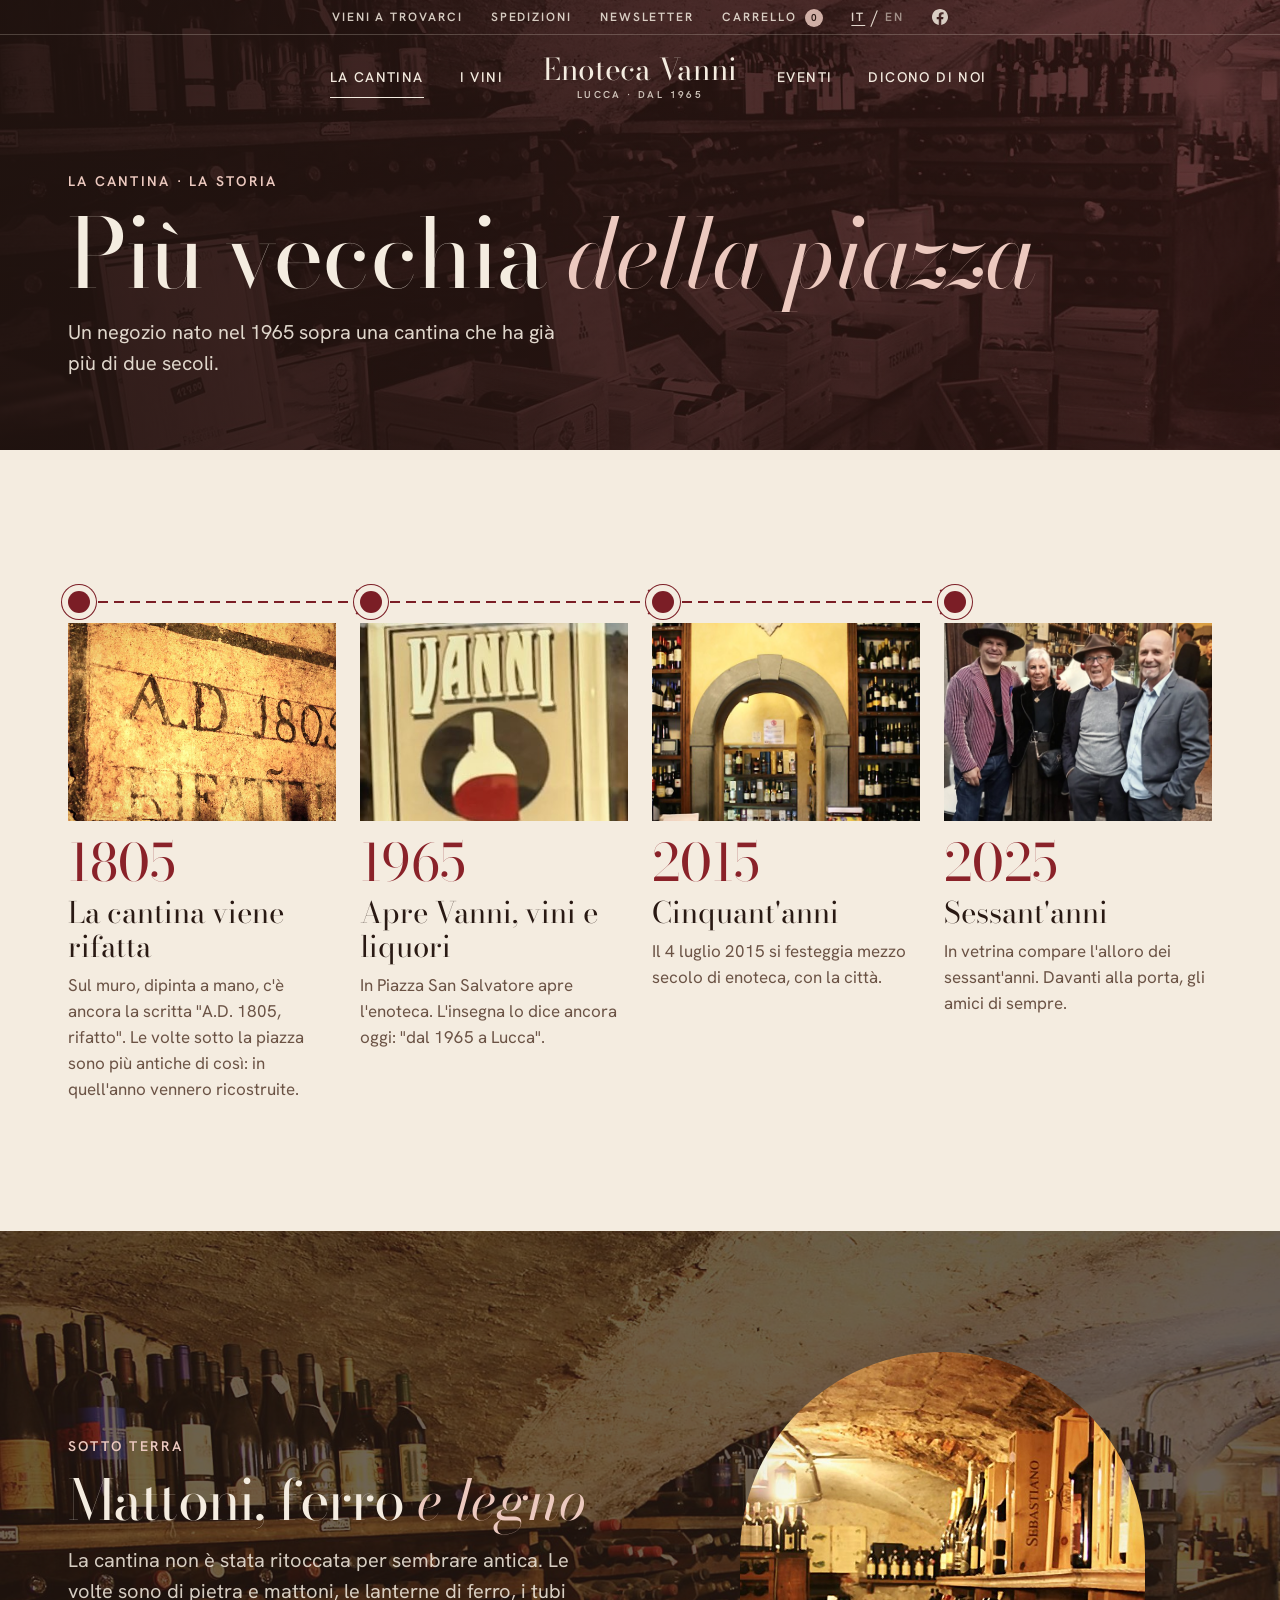
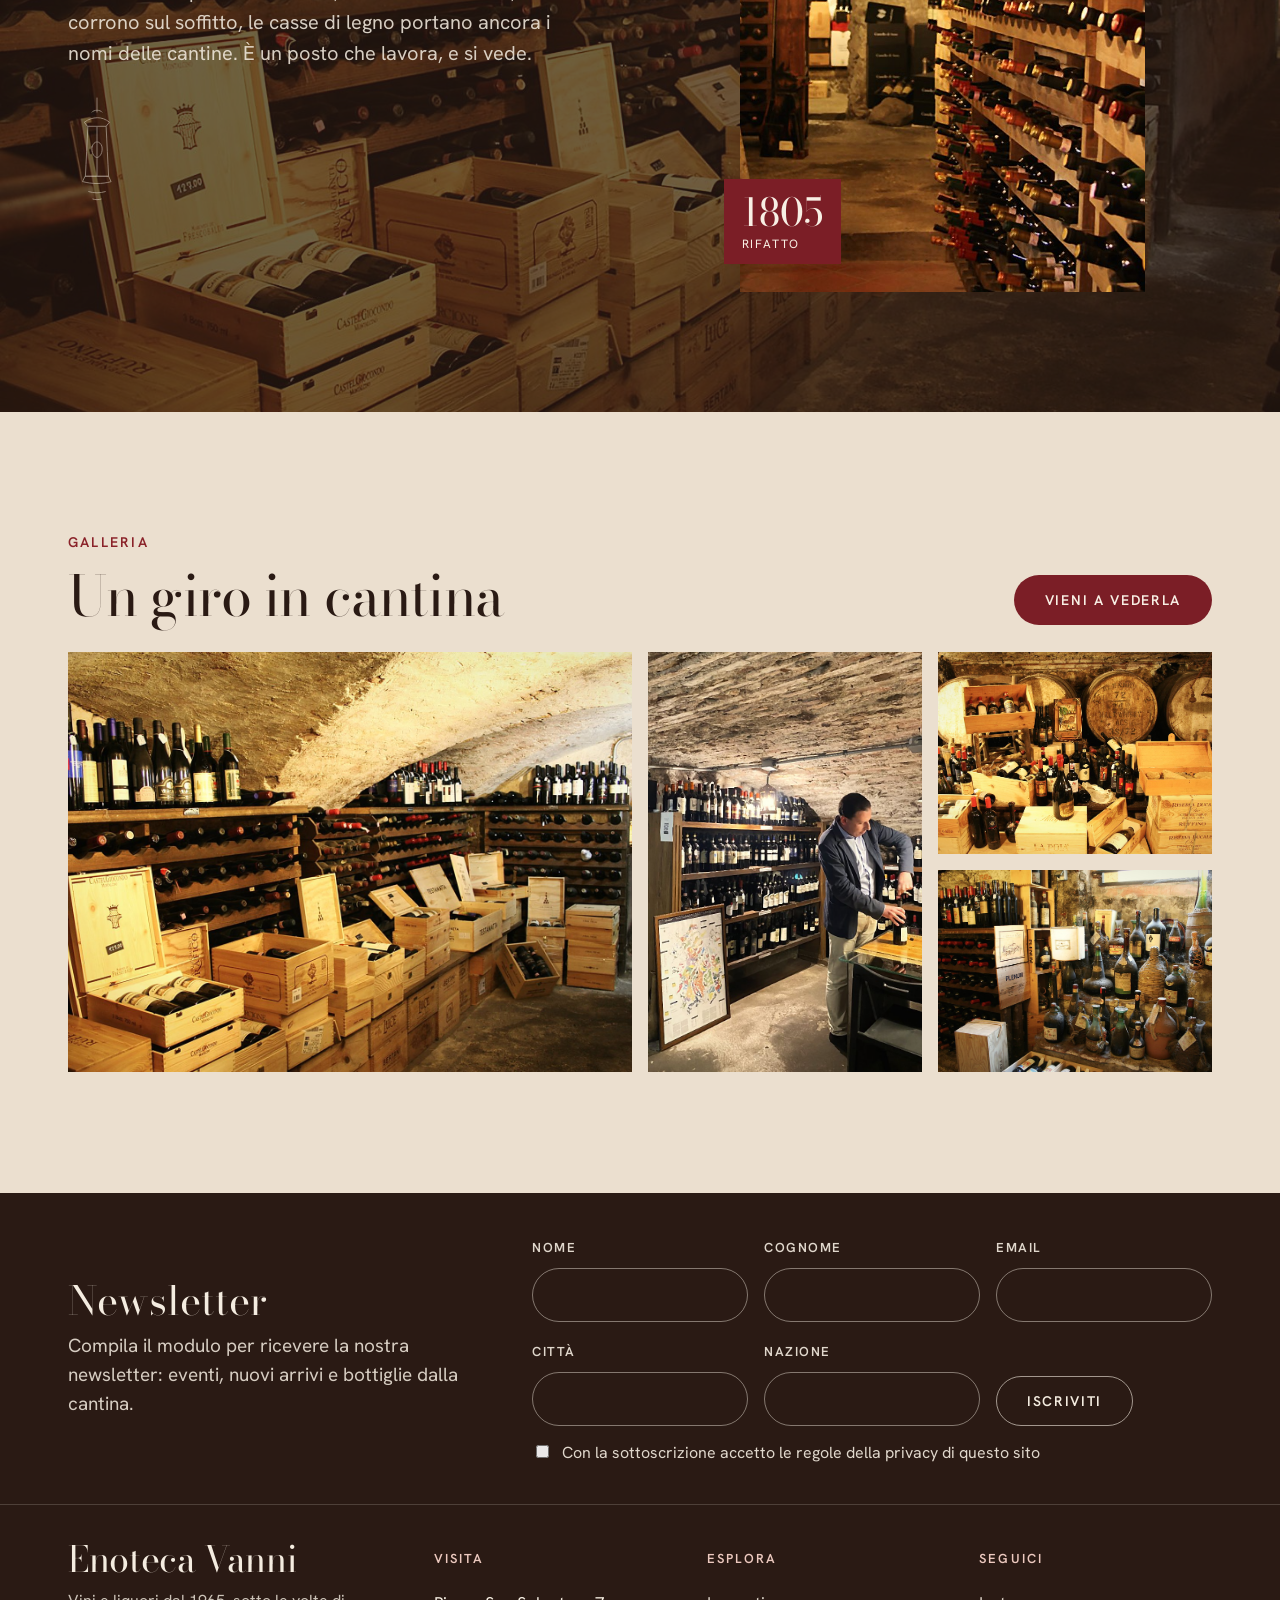
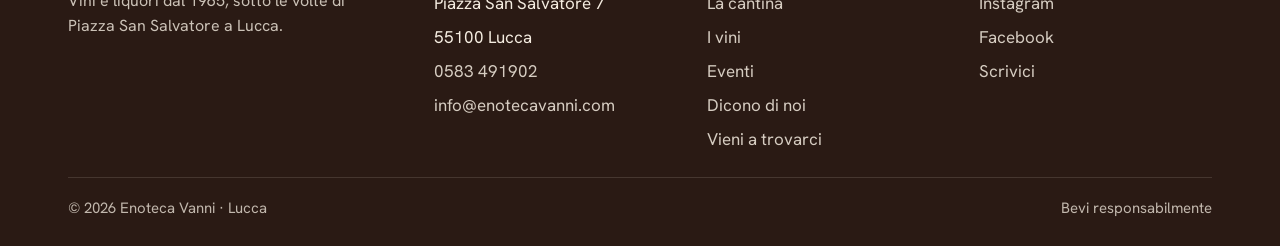
==== commit 58db7491: "One-screen redesign: sections fit the screen, new nav order, timeline, events arches, larger type Co" ====
--- a/cantina.html
+++ b/cantina.html
@@ -8,14 +8,14 @@
 <meta content="La storia di Enoteca Vanni: dal 1965 in Piazza San Salvatore, con cantine rifatte nel 1805." data-ta-content="t125" name="description"/>
 <meta content="#2a1a14" name="theme-color"/>
 <link href="https://fonts.googleapis.com" rel="preconnect"/><link crossorigin="" href="https://fonts.gstatic.com" rel="preconnect"/><link href="https://fonts.googleapis.com/css2?family=Bodoni+Moda:ital,opsz,wght@0,6..96,400..600;1,6..96,400..600&amp;family=Hanken+Grotesk:wght@400;500;600&amp;display=swap" rel="stylesheet"/>
-<link href="css/styles.css?v=7" rel="stylesheet"/>
+<link href="css/styles.css?v=8" rel="stylesheet"/>
 </head>
 <body>
 <a class="sr-only" data-t="t3" href="#main">Vai al contenuto</a>
 <header class="site-header">
 <div class="topbar">
 <div class="wrap">
-<a data-t="t4" href="dicono-di-noi.html">Dicono di noi</a>
+<a data-t="t14" href="visita.html">Vieni a trovarci</a>
 <a data-t="t5" href="vini.html#spedizioni">Spedizioni</a>
 <a data-t="t6" href="#newsletter">Newsletter</a>
 <a class="cart" data-t="t7" href="vini.html#spedizioni">Carrello <span class="cart__count" data-cart-count="">0</span></a>
@@ -26,8 +26,8 @@
 <div class="wrap mainbar">
 <nav aria-label="Principale" class="nav" data-ta-aria-label="t10" id="nav">
 <div class="nav__side nav__side--left"><a aria-current="page" data-t="t11" href="cantina.html">La cantina</a><a data-t="t12" href="vini.html">I vini</a></div>
-<div class="nav__side nav__side--right"><a data-t="t13" href="eventi.html">Eventi</a><a data-t="t14" href="visita.html">Vieni a trovarci</a></div>
-<div class="nav__util"><a data-t="t4" href="dicono-di-noi.html">Dicono di noi</a><a data-t="t5" href="vini.html#spedizioni">Spedizioni</a><a data-t="t6" href="#newsletter">Newsletter</a><a data-t="t15" href="vini.html#spedizioni">Carrello</a></div>
+<div class="nav__side nav__side--right"><a data-t="t13" href="eventi.html">Eventi</a><a data-t="t4" href="dicono-di-noi.html">Dicono di noi</a></div>
+<div class="nav__util"><a data-t="t14" href="visita.html">Vieni a trovarci</a><a data-t="t5" href="vini.html#spedizioni">Spedizioni</a><a data-t="t6" href="#newsletter">Newsletter</a><a data-t="t15" href="vini.html#spedizioni">Carrello</a></div>
       <div class="nav__util nav__util--lang"><a class="lang" href="#" data-lang-set="it" lang="it">Italiano</a><a class="lang" href="#" data-lang-set="en" lang="en">English</a><a class="social" href="https://www.facebook.com/people/Enoteca-Vanni/100034903287218/" target="_blank" rel="noopener" aria-label="Facebook"><svg viewBox="0 0 24 24" width="16" height="16" aria-hidden="true" focusable="false"><path fill="currentColor" d="M24 12.07C24 5.4 18.63 0 12 0S0 5.4 0 12.07c0 6.02 4.39 11.02 10.13 11.93v-8.44H7.08v-3.49h3.05V9.41c0-3.02 1.79-4.69 4.53-4.69 1.31 0 2.69.24 2.69.24v2.97h-1.52c-1.49 0-1.96.93-1.96 1.88v2.26h3.33l-.53 3.49h-2.8V24C19.61 23.09 24 18.09 24 12.07z"/></svg></a></div>
 </nav>
 <a aria-label="Enoteca Vanni, home" class="brand" data-ta-aria-label="t16" href="index.html">
@@ -43,62 +43,81 @@
 <div class="wrap">
 <p class="eyebrow" data-t="t126">La cantina · La storia</p>
 <h1 class="display-xl" data-t="t127">Più vecchia <em>della piazza</em></h1>
-<p class="lede" data-t="t128" style="color:inherit;opacity:.9">Un negozio nato nel 1965 sopra una cantina che ha già più di due secoli.</p>
+<p class="lede" data-t="t128">Un negozio nato nel 1965 sopra una cantina che ha già più di due secoli.</p>
 </div>
 </section>
-<section class="section">
+<section class="section" id="storia">
 <div class="wrap">
 <ol class="timeline">
-<li class="reveal">
+<li class="reveal"><span class="arrowhead"></span>
 <span class="year">1805</span>
-<div><h3 data-t="t129">La cantina viene rifatta</h3><p class="lede" data-t="t130" style="margin:0">Sul muro, dipinta a mano, c'è ancora la scritta "A.D. 1805, rifatto". Le volte sotto la piazza sono più antiche di così: in quell'anno vennero ricostruite.</p></div>
+<h3 data-t="t129">La cantina viene rifatta</h3><p data-t="t130">Sul muro, dipinta a mano, c'è ancora la scritta "A.D. 1805, rifatto". Le volte sotto la piazza sono più antiche di così: in quell'anno vennero ricostruite.</p>
 <img alt="La scritta A.D. 1805 sul muro della cantina" data-ta-alt="t131" loading="lazy" src="images/cantina-1805.jpg"/>
 </li>
-<li class="reveal">
+<li class="reveal"><span class="arrowhead"></span>
 <span class="year">1965</span>
-<div><h3 data-t="t132">Apre Vanni, vini e liquori</h3><p class="lede" data-t="t133" style="margin:0">In Piazza San Salvatore apre l'enoteca. L'insegna lo dice ancora oggi: "dal 1965 a Lucca".</p></div>
+<h3 data-t="t132">Apre Vanni, vini e liquori</h3><p data-t="t133">In Piazza San Salvatore apre l'enoteca. L'insegna lo dice ancora oggi: "dal 1965 a Lucca".</p>
 <img alt="L'insegna Vanni dal 1965" data-ta-alt="t134" loading="lazy" src="images/insegna-dettaglio.jpg" style="object-position:top"/>
 </li>
-<li class="reveal">
+<li class="reveal"><span class="arrowhead"></span>
 <span class="year">2015</span>
-<div><h3 data-t="t135">Cinquant'anni</h3><p class="lede" data-t="t136" style="margin:0">Il 4 luglio 2015 si festeggia mezzo secolo di enoteca, con la città.</p></div>
+<h3 data-t="t135">Cinquant'anni</h3><p data-t="t136">Il 4 luglio 2015 si festeggia mezzo secolo di enoteca, con la città.</p>
 <img alt="L'arco con lo stemma Vanni" data-ta-alt="t137" loading="lazy" src="images/arco-stemma.jpg"/>
 </li>
-<li class="reveal">
+<li class="reveal"><span class="arrowhead"></span>
 <span class="year">2025</span>
-<div><h3 data-t="t138">Sessant'anni</h3><p class="lede" data-t="t139" style="margin:0">In vetrina compare l'alloro dei sessant'anni. Davanti alla porta, gli amici di sempre.</p></div>
+<h3 data-t="t138">Sessant'anni</h3><p data-t="t139">In vetrina compare l'alloro dei sessant'anni. Davanti alla porta, gli amici di sempre.</p>
 <img alt="Davanti alla vetrina dei 60 anni" data-ta-alt="t140" loading="lazy" src="images/sessanta-anni.jpg"/>
 </li>
 </ol>
 </div>
 </section>
-<section class="section section--dark">
+<section class="section section--dark section--img" id="mattoni" style="--bg-img:url(../images/volte-cantina.jpg);--bg-op:.32">
 <div class="wrap split">
 <div class="reveal">
+<div class="section-head">
 <p class="eyebrow" data-t="t141">Sotto terra</p>
 <h2 class="display-l" data-t="t142">Mattoni, ferro <em>e legno</em></h2>
 <p class="lede" data-t="t143">La cantina non è stata ritoccata per sembrare antica. Le volte sono di pietra e mattoni, le lanterne di ferro, i tubi corrono sul soffitto, le casse di legno portano ancora i nomi delle cantine. È un posto che lavora, e si vede.</p>
-<svg aria-hidden="true" class="illus" height="130" style="margin-top:40px" width="70"><use href="images/illustrations.svg#lantern"></use></svg>
 </div>
-<div class="reveal"><div class="arch arch--tall"><img alt="Il corridoio della cantina con le rastrelliere" data-ta-alt="t144" loading="lazy" src="images/corridoio.jpg"/></div></div>
+<svg aria-hidden="true" class="illus" height="110" width="58"><use href="images/illustrations.svg#lantern"></use></svg>
+</div>
+<div class="arch-pair reveal"><div class="arch"><img alt="Il corridoio della cantina con le rastrelliere" data-ta-alt="t144" loading="lazy" src="images/corridoio.jpg"/></div><div class="stamp-badge" data-t="t53">1805<small>Rifatto</small></div></div>
 </div>
 </section>
-<section class="section">
+<section class="section section--sunken" id="galleria">
 <div class="wrap">
-<div class="reveal"><p class="eyebrow" data-t="t145">Galleria</p><h2 class="display-l" data-t="t146" style="margin-bottom:40px">Un giro <em>in cantina</em></h2></div>
+<div class="section-head section-head--row reveal">
+<div><p class="eyebrow" data-t="t145">Galleria</p><h2 class="display-l" data-t="t146">Un giro in cantina</h2></div>
+<a class="btn btn--primary" data-t="t154" href="visita.html">Vieni a vederla</a>
+</div>
 <div class="mosaic reveal">
 <figure class="wide tall"><img alt="Le volte della cantina con le casse" data-ta-alt="t147" loading="lazy" src="images/volte-cantina.jpg"/></figure>
 <figure class="tall"><img alt="Si stappa una bottiglia" data-ta-alt="t148" loading="lazy" src="images/stappatura.jpg"/></figure>
 <figure><img alt="Botti e casse" data-ta-alt="t149" loading="lazy" src="images/botti-e-casse.jpg"/></figure>
 <figure><img alt="Bottiglie antiche" data-ta-alt="t150" loading="lazy" src="images/bottiglie-antiche.jpg"/></figure>
-<figure class="wide"><img alt="Scaffale dei rossi" data-ta-alt="t151" loading="lazy" src="images/scaffale-rossi.jpg"/></figure>
-<figure><img alt="Grande formato" data-ta-alt="t152" loading="lazy" src="images/grande-formato.jpg"/></figure>
-<figure><img alt="Sassicaia sotto la lanterna" data-ta-alt="t153" loading="lazy" src="images/sassicaia-lanterna.jpg"/></figure>
 </div>
-<div class="center mt-6"><a class="btn btn--primary" data-t="t154" href="visita.html">Vieni a vederla</a></div>
 </div>
 </section>
 </main>
+<section class="newsletter-band" id="newsletter">
+<div class="wrap newsletter">
+<div>
+<h2 data-t="t6">Newsletter</h2>
+<p data-t="t114">Compila il modulo per ricevere la nostra newsletter: eventi, nuovi arrivi e bottiglie dalla cantina.</p>
+</div>
+<form class="newsletter__form" data-newsletter="" novalidate="">
+<label><span data-t="t115">Nome</span><input autocomplete="given-name" name="nome" type="text"/></label>
+<label><span data-t="t116">Cognome</span><input autocomplete="family-name" name="cognome" type="text"/></label>
+<label><span data-t="t117">Email</span><input autocomplete="email" name="email" required="" type="email"/></label>
+<label><span data-t="t118">Città</span><input autocomplete="address-level2" name="citta" type="text"/></label>
+<label><span data-t="t119">Nazione</span><input autocomplete="country-name" name="nazione" type="text"/></label>
+<div class="nl-btn"><button class="btn btn--light" data-t="t121" type="submit">Iscriviti</button></div>
+<label class="nl-check"><input name="privacy" required="" type="checkbox"/><span data-t="t120"> Con la sottoscrizione accetto le regole della privacy di questo sito</span></label>
+<p class="newsletter__msg nl-wide" data-newsletter-msg="" role="status"></p>
+</form>
+</div>
+</section>
 <footer class="site-footer">
 <div class="wrap">
 <div class="footer-grid">
@@ -122,6 +141,7 @@
 <li><a data-t="t12" href="vini.html">I vini</a></li>
 <li><a data-t="t13" href="eventi.html">Eventi</a></li>
 <li><a data-t="t4" href="dicono-di-noi.html">Dicono di noi</a></li>
+<li><a data-t="t14" href="visita.html">Vieni a trovarci</a></li>
 </ul>
 </div>
 <div>
@@ -133,29 +153,13 @@
 </ul>
 </div>
 </div>
-<div class="newsletter" id="newsletter">
-<div>
-<h4 data-t="t6">Newsletter</h4>
-<p data-t="t114">Compila il modulo per ricevere la nostra newsletter: eventi, nuovi arrivi e bottiglie dalla cantina.</p>
-</div>
-<form class="newsletter__form" data-newsletter="" novalidate="">
-<label><span data-t="t115">Nome</span><input autocomplete="given-name" name="nome" type="text"/></label>
-<label><span data-t="t116">Cognome</span><input autocomplete="family-name" name="cognome" type="text"/></label>
-<label class="nl-wide"><span data-t="t117">Email</span><input autocomplete="email" name="email" required="" type="email"/></label>
-<label><span data-t="t118">Città</span><input autocomplete="address-level2" name="citta" type="text"/></label>
-<label><span data-t="t119">Nazione</span><input autocomplete="country-name" name="nazione" type="text"/></label>
-<label class="nl-check"><input name="privacy" required="" type="checkbox"/><span data-t="t120"> Con la sottoscrizione accetto le regole della privacy di questo sito</span></label>
-<div class="nl-wide"><button class="btn btn--light" data-t="t121" type="submit">Iscriviti</button></div>
-<p class="newsletter__msg nl-wide" data-newsletter-msg="" role="status"></p>
-</form>
-</div>
 <div class="footer-base">
 <span data-t="t122">© <span data-year="">2026</span> Enoteca Vanni · Lucca</span>
 <span data-t="t123">Bevi responsabilmente</span>
 </div>
 </div>
 </footer>
-<script src="js/i18n.js?v=7"></script>
-<script src="js/main.js?v=7"></script>
+<script src="js/i18n.js?v=8"></script>
+<script src="js/main.js?v=8"></script>
 </body>
 </html>
--- a/css/styles.css
+++ b/css/styles.css
@@ -1,4 +1,5 @@
-/* Enoteca Vanni, site styles. Tokens match the Enoteca Vanni brand guideline. */
+/* Enoteca Vanni, site styles. Tokens match the Enoteca Vanni brand guideline.
+   Layout rule: every section fits one screen (100svh minus the fixed header). */
 :root {
   --bg: #f4ece0;
   --bg-raised: #fbf7f0;
@@ -20,61 +21,74 @@
   --shadow-lift: 0 12px 32px rgba(42, 26, 20, .12);
 
   --space-1: 4px; --space-2: 8px; --space-3: 16px; --space-4: 24px;
-  --space-5: 40px; --space-6: 64px; --space-7: 112px;
+  --space-5: 40px; --space-6: 64px;
   --radius-sm: 4px; --radius-arch: 999px;
 
   --font-display: "Bodoni Moda", "Didot", Georgia, serif;
   --font-sans: "Hanken Grotesk", "Helvetica Neue", Arial, sans-serif;
   --wrap: 1240px;
   --gutter: clamp(16px, 4vw, 48px);
-  --section: clamp(64px, 9vw, 112px);
-}
+
+  /* Screen model */
+  --header-h: 119px;                                   /* topbar 34 + 1px rule + mainbar 84 */
+  --screen: calc(100svh - var(--header-h));            /* room for one section */
+  --pad-y: clamp(20px, 4.5svh, 56px);                  /* vertical padding inside a section */
+  --gap: clamp(28px, 5vw, 72px);                       /* column gap */
+  --head-gap: clamp(16px, 3svh, 32px);                 /* space under a section heading */
+}
+@media (max-width: 880px) { :root { --header-h: 76px; } }
 
 *, *::before, *::after { box-sizing: border-box; }
-html { scroll-behavior: smooth; -webkit-text-size-adjust: 100%; }
+html { scroll-behavior: smooth; scroll-snap-type: y proximity; -webkit-text-size-adjust: 100%; }
 body {
   margin: 0; background: var(--bg); color: var(--ink);
-  font-family: var(--font-sans); font-size: 16px; line-height: 26px;
+  font-family: var(--font-sans); font-size: 18px; line-height: 28px;
   -webkit-font-smoothing: antialiased; overflow-x: hidden;
 }
 img { display: block; max-width: 100%; height: auto; }
 a { color: inherit; }
 :focus-visible { outline: 2px solid var(--focus); outline-offset: 2px; }
 .sr-only { position: absolute; width: 1px; height: 1px; overflow: hidden; clip: rect(0 0 0 0); white-space: nowrap; }
-
-.wrap { max-width: var(--wrap); margin: 0 auto; padding: 0 var(--gutter); }
-.section { padding: var(--section) 0; }
+p { margin: 0 0 var(--space-3); }
+
+/* ---------- Sections: one screen each ---------- */
+.wrap { max-width: var(--wrap); margin: 0 auto; padding: 0 var(--gutter); width: 100%; }
+.section {
+  min-height: var(--screen); padding: var(--pad-y) 0;
+  display: flex; flex-direction: column; justify-content: center;
+  scroll-snap-align: start; scroll-margin-top: var(--header-h);
+}
 .section--sunken { background: var(--bg-sunken); }
 .section--dark { background: var(--bg-inverse); color: var(--ink-inverse); }
 .section--vino { background: var(--vino); color: var(--on-vino); }
+[id] { scroll-margin-top: var(--header-h); }
 
 /* ---------- Type ---------- */
 .eyebrow {
-  font-family: var(--font-sans); font-size: 12px; line-height: 16px; font-weight: 600;
+  font-family: var(--font-sans); font-size: 14px; line-height: 18px; font-weight: 600;
   letter-spacing: .16em; text-transform: uppercase; color: var(--vino-text); margin: 0 0 var(--space-3);
 }
 .section--dark .eyebrow, .section--vino .eyebrow, .hero .eyebrow, .page-hero .eyebrow { color: var(--rosato); }
-.display-xl, .display-l, .display-m {
-  font-family: var(--font-display); font-weight: 400; margin: 0; text-wrap: balance;
-}
-.display-xl { font-size: clamp(52px, 8.2vw, 104px); line-height: .95; letter-spacing: -.02em; }
-.display-l { font-size: clamp(38px, 5vw, 60px); line-height: 1.02; letter-spacing: -.015em; }
-.display-m { font-size: clamp(28px, 3vw, 36px); line-height: 1.1; }
+.display-xl, .display-l, .display-m { font-family: var(--font-display); font-weight: 400; margin: 0; text-wrap: balance; }
+.display-xl { font-size: clamp(40px, min(8vw, 11svh), 96px); line-height: .98; letter-spacing: -.02em; }
+.display-l { font-size: clamp(30px, min(5vw, 7.2svh), 56px); line-height: 1.04; letter-spacing: -.015em; }
+.display-m { font-size: clamp(24px, min(3vw, 4.6svh), 34px); line-height: 1.12; }
 .display-xl em, .display-l em, .display-m em { font-style: italic; color: var(--vino-text); }
 .section--dark em, .section--vino em, .hero em, .page-hero em { color: var(--rosato) !important; }
-.lede { font-size: 18px; line-height: 29px; color: var(--ink-muted); max-width: 46ch; margin: var(--space-4) 0 0; }
+.lede { font-size: 20px; line-height: 31px; color: var(--ink-muted); max-width: 46ch; margin: var(--space-3) 0 0; }
 .section--dark .lede, .section--vino .lede { color: inherit; opacity: .86; }
-.en { display: block; font-size: 14px; line-height: 21px; color: var(--ink-muted); margin-top: var(--space-2); font-style: italic; }
-.section--dark .en, .section--vino .en, .hero .en, .page-hero .en { color: inherit; opacity: .7; }
-p { margin: 0 0 var(--space-3); }
-.body-copy p { max-width: 62ch; }
+
+/* One heading block for every section: eyebrow, headline, short intro */
+.section-head { margin-bottom: var(--head-gap); }
+.section-head--row { display: flex; justify-content: space-between; align-items: flex-end; gap: var(--space-4); flex-wrap: wrap; }
+.section-head > :last-child { margin-bottom: 0; }
 
 /* ---------- Buttons ---------- */
 .btn {
   display: inline-flex; align-items: center; justify-content: center; gap: var(--space-2);
-  font-family: var(--font-sans); font-size: 13px; line-height: 16px; font-weight: 600;
+  font-family: var(--font-sans); font-size: 14px; line-height: 18px; font-weight: 600;
   letter-spacing: .12em; text-transform: uppercase; text-decoration: none;
-  padding: 15px 28px; border-radius: var(--radius-arch); border: 1px solid transparent; cursor: pointer;
+  padding: 15px 30px; border-radius: var(--radius-arch); border: 1px solid transparent; cursor: pointer;
   transition: background-color .2s ease, color .2s ease, border-color .2s ease;
 }
 .btn--primary { background: var(--vino); color: var(--on-vino); }
@@ -86,12 +100,11 @@
 .section--vino .btn--primary, .section--dark .btn--primary { background: var(--on-vino); color: var(--vino-deep); }
 .section--vino .btn--primary:hover, .section--dark .btn--primary:hover { background: var(--rosato); }
 .link {
-  font-size: 13px; font-weight: 600; letter-spacing: .12em; text-transform: uppercase; text-decoration: none;
+  font-size: 14px; font-weight: 600; letter-spacing: .12em; text-transform: uppercase; text-decoration: none;
   color: var(--vino-text); border-bottom: 1px solid currentColor; padding-bottom: 3px;
 }
 .link:hover { color: var(--rosso); }
-.section--dark .link, .section--vino .link { color: var(--on-vino); }
-.btn-row { display: flex; flex-wrap: wrap; gap: var(--space-3); margin-top: var(--space-5); }
+.btn-row { display: flex; flex-wrap: wrap; gap: var(--space-3); margin-top: clamp(16px, 3.4svh, 32px); }
 
 /* ---------- Header ---------- */
 .site-header {
@@ -102,7 +115,7 @@
 .topbar { border-bottom: 1px solid rgba(244, 236, 224, .22); transition: border-color .3s ease; }
 .is-solid .topbar, .site-header--solid .topbar { border-bottom-color: var(--line); }
 .topbar .wrap { display: flex; justify-content: center; align-items: center; gap: 28px; height: 34px; }
-.topbar a { text-decoration: none; font-size: 11px; font-weight: 600; letter-spacing: .16em; text-transform: uppercase; opacity: .85; }
+.topbar a { text-decoration: none; font-size: 12px; font-weight: 600; letter-spacing: .16em; text-transform: uppercase; opacity: .85; }
 .topbar a:hover, .topbar a[aria-current="page"] { opacity: 1; text-decoration: underline; text-underline-offset: 4px; }
 .cart__count { display: inline-block; min-width: 18px; padding: 0 5px; margin-left: 4px; border-radius: 999px; background: var(--rosato); color: var(--ink); text-align: center; font-size: 10px; line-height: 18px; letter-spacing: 0; }
 .mainbar { display: grid; grid-template-columns: 1fr auto 1fr; align-items: center; height: 84px; column-gap: var(--space-5); }
@@ -113,13 +126,13 @@
 .nav__side { display: flex; align-items: center; gap: 36px; grid-row: 1; }
 .nav__side--left { grid-column: 1; justify-content: flex-end; }
 .nav__side--right { grid-column: 3; justify-content: flex-start; }
-.nav a { text-decoration: none; font-size: 13px; font-weight: 500; letter-spacing: .1em; text-transform: uppercase; padding: 6px 0; border-bottom: 1px solid transparent; white-space: nowrap; }
+.nav a { text-decoration: none; font-size: 14px; font-weight: 500; letter-spacing: .1em; text-transform: uppercase; padding: 6px 0; border-bottom: 1px solid transparent; white-space: nowrap; }
 .nav a:hover, .nav a[aria-current="page"] { border-bottom-color: currentColor; }
 .nav__util { display: none; }
 .nav-toggle { display: none; background: none; border: 0; color: inherit; padding: 8px; cursor: pointer; }
 .nav-toggle span { display: block; width: 24px; height: 1.5px; background: currentColor; margin: 6px 0; transition: transform .25s ease, opacity .25s ease; }
 
-@media (max-width: 1020px) { .nav__side { gap: 22px; } .mainbar { column-gap: var(--space-4); } .nav a { font-size: 12px; letter-spacing: .06em; } }
+@media (max-width: 1020px) { .nav__side { gap: 22px; } .mainbar { column-gap: var(--space-4); } .nav a { font-size: 13px; letter-spacing: .06em; } }
 @media (max-width: 880px) {
   .topbar { display: none; }
   .mainbar { display: flex; justify-content: space-between; height: 76px; }
@@ -142,171 +155,274 @@
   .nav-open .nav-toggle span:nth-child(3) { transform: translateY(-7.5px) rotate(-45deg); }
   .nav-open { overflow: hidden; }
 }
-
-/* ---------- Hero ---------- */
-.hero { position: relative; min-height: 100svh; display: flex; align-items: flex-end; color: var(--ink-inverse); background: var(--bg-inverse); overflow: hidden; }
+@media (max-width: 880px) and (max-height: 640px) { .nav { gap: 16px; } .nav__side { gap: 12px; } .nav a { font-size: 28px; } }
+
+/* ---------- Heroes (header floats over them) ---------- */
+.hero {
+  position: relative; min-height: 100svh; display: flex; align-items: center;
+  padding: var(--header-h) 0 clamp(24px, 6svh, 64px);
+  color: var(--ink-inverse); background: var(--bg-inverse); overflow: hidden; scroll-snap-align: start;
+}
 .hero__slides { position: absolute; inset: 0; }
-.hero__slides img {
-  position: absolute; inset: 0; width: 100%; height: 100%; object-fit: cover;
-  opacity: 0; transition: opacity 2.2s ease;
-}
+.hero__slides img { position: absolute; inset: 0; width: 100%; height: 100%; object-fit: cover; opacity: 0; transition: opacity 2.2s ease; }
 .hero__slides img.is-active { opacity: 1; }
 .hero::after {
   content: ""; position: absolute; inset: 0; pointer-events: none;
   background: linear-gradient(180deg, rgba(20,12,9,.7) 0%, rgba(20,12,9,.45) 35%, rgba(20,12,9,.6) 65%, rgba(20,12,9,.9) 100%);
 }
-.hero { align-items: center; }
-.hero__inner { position: relative; z-index: 2; width: 100%; padding: 160px 0 clamp(64px, 10vh, 120px); }
+.hero__inner { position: relative; z-index: 2; width: 100%; }
 .hero__content { max-width: 1100px; margin: 0 auto; text-align: center; text-shadow: 0 2px 24px rgba(0,0,0,.55); }
-.hero .display-xl { font-size: clamp(54px, 10vw, 148px); line-height: .94; color: #fff; }
-.hero .eyebrow { font-size: clamp(12px, 1.3vw, 16px); line-height: 20px; color: #fff; letter-spacing: .22em; margin-bottom: var(--space-4); }
-.hero .lede { color: #fff; opacity: 1; font-size: clamp(18px, 1.9vw, 26px); line-height: 1.45; max-width: 44ch; margin: var(--space-4) auto 0; }
-.hero .en { font-size: clamp(14px, 1.3vw, 17px); line-height: 1.4; opacity: .85; }
+.hero .display-xl { font-size: clamp(42px, min(9vw, 15svh), 132px); line-height: .96; color: #fff; }
+.hero .eyebrow { font-size: clamp(12px, 1.3vw, 16px); line-height: 20px; color: #fff; letter-spacing: .22em; margin-bottom: clamp(12px, 2.4svh, 24px); }
+.hero .lede { color: #fff; opacity: 1; font-size: clamp(16px, min(1.9vw, 3.4svh), 24px); line-height: 1.45; max-width: 44ch; margin: clamp(12px, 2.4svh, 24px) auto 0; }
 .hero .btn-row { justify-content: center; }
-.hero .btn { font-size: 14px; padding: 18px 36px; text-shadow: none; }
+.hero .btn { font-size: 14px; padding: 17px 34px; text-shadow: none; }
 .hero .btn--light { border-color: #fff; color: #fff; }
-.hero__meta, .hero__illus { display: none; }
-
-.page-hero { position: relative; padding: clamp(150px, 22vh, 220px) 0 clamp(64px, 9vh, 104px); background: var(--bg-inverse); color: var(--ink-inverse); overflow: hidden; }
+
+.page-hero {
+  position: relative; display: flex; align-items: center;
+  min-height: clamp(320px, 50svh, 520px);
+  padding: calc(var(--header-h) + clamp(16px, 3svh, 32px)) 0 clamp(24px, 5svh, 56px);
+  background: var(--bg-inverse); color: var(--ink-inverse); overflow: hidden; scroll-snap-align: start;
+}
 .page-hero__bg { position: absolute; inset: 0; width: 100%; height: 100%; object-fit: cover; opacity: .42; }
 .page-hero::after { content: ""; position: absolute; inset: 0; background: linear-gradient(90deg, rgba(28,18,14,.75), rgba(28,18,14,.15)); }
-.page-hero .wrap { z-index: 1; }
-.page-hero .wrap { position: relative; }
-
-/* ---------- Split layouts ---------- */
-.split { display: grid; grid-template-columns: 1fr 1fr; gap: clamp(32px, 6vw, 96px); align-items: center; }
-.split--wide-left { grid-template-columns: 1.2fr 1fr; }
-@media (max-width: 880px) { .split, .split--wide-left { grid-template-columns: 1fr; } }
-
+.page-hero .wrap { position: relative; z-index: 1; }
+.page-hero .lede { color: inherit; opacity: .9; }
+
+/* ---------- Split layout and arch ---------- */
+.split { display: grid; grid-template-columns: 1fr 1fr; gap: var(--gap); align-items: center; }
+.split--media-left { grid-template-columns: .8fr 1.2fr; }
+@media (max-width: 880px) { .split, .split--media-left { grid-template-columns: 1fr; gap: var(--space-4); } }
+
+/* Signature arch: height follows the screen, width follows the 3:4 ratio */
 .arch {
-  border-radius: var(--radius-arch) var(--radius-arch) 0 0; overflow: hidden; background: var(--bg-sunken);
-  aspect-ratio: 3 / 4; position: relative;
+  height: clamp(200px, calc((var(--screen) - 2 * var(--pad-y)) * .92), 540px); aspect-ratio: 3 / 4; justify-self: center;
+  border-radius: var(--radius-arch) var(--radius-arch) 0 0; overflow: hidden; background: var(--bg-sunken); position: relative;
 }
 .arch img { width: 100%; height: 100%; object-fit: cover; }
-.arch--tall { aspect-ratio: 3 / 4.6; }
-.arch-pair { position: relative; }
-.arch-pair .arch--small { position: absolute; width: 42%; right: -6%; bottom: -8%; border: 8px solid var(--bg); aspect-ratio: 3 / 4; }
-@media (max-width: 880px) { .arch-pair { max-width: 460px; } .arch-pair .arch--small { right: 0; } }
-
-.facts { display: grid; grid-template-columns: repeat(3, 1fr); gap: var(--space-4); margin-top: var(--space-5); border-top: 1px solid var(--line); padding-top: var(--space-4); }
-.facts dt { font-family: var(--font-display); font-size: clamp(36px, 4vw, 48px); line-height: 1; color: var(--vino-text); }
-.facts dd { margin: var(--space-2) 0 0; font-size: 14px; line-height: 21px; color: var(--ink-muted); }
-
-/* ---------- Collections list ---------- */
-.collections { display: grid; grid-template-columns: 1fr 340px; gap: var(--space-6); align-items: center; }
-.collections__list { list-style: none; margin: 0; padding: 0; border-top: 1px solid var(--line); }
+@media (max-width: 880px) { .arch { height: clamp(120px, 25svh, 300px); } }
+
+.facts { display: grid; grid-template-columns: repeat(3, 1fr); gap: var(--space-4); margin: clamp(16px, 3.4svh, 32px) 0 0; border-top: 1px solid var(--line); padding-top: var(--space-3); }
+.facts dt { font-family: var(--font-display); font-size: clamp(30px, min(4vw, 6svh), 44px); line-height: 1; color: var(--vino-text); }
+.facts dd { margin: var(--space-2) 0 0; font-size: 16px; line-height: 24px; color: var(--ink-muted); }
+@media (max-width: 600px) { .facts { gap: var(--space-3); margin-top: 12px; } .facts dd { font-size: 14px; line-height: 20px; } .lede { font-size: 17px; line-height: 26px; } }
+
+/* ---------- Home: wine categories ---------- */
+.collections { display: grid; grid-template-columns: minmax(0, 1fr) minmax(200px, 300px); gap: var(--gap); align-items: center; }
+.collections__list { list-style: none; margin: 0; padding: 0; border-top: 1px solid var(--line-strong); }
 .collections__list li { border-bottom: 1px solid var(--line); }
-.collections__list a {
-  display: flex; align-items: baseline; justify-content: space-between; gap: var(--space-4);
-  padding: 18px 0; text-decoration: none;
-}
-.collections__name { font-family: var(--font-display); font-size: clamp(32px, 4.6vw, 58px); line-height: 1.05; transition: color .2s ease, transform .3s ease; }
-.collections__note { font-size: 14px; color: var(--ink-muted); text-align: right; }
-.collections__list a:hover .collections__name, .collections__list a:focus-visible .collections__name { color: var(--vino-text); font-style: italic; transform: translateX(8px); }
-.collections__preview { position: sticky; top: 120px; }
+.collections__list a { display: flex; align-items: baseline; justify-content: space-between; gap: var(--space-4); padding: clamp(10px, 1.9svh, 16px) 0; text-decoration: none; }
+.collections__name { font-family: var(--font-sans); font-size: 22px; line-height: 30px; font-weight: 500; letter-spacing: 0; transition: color .2s ease, transform .3s ease; }
+.collections__note { font-size: 17px; line-height: 25px; color: var(--ink-muted); text-align: right; }
+.collections__list a:hover .collections__name, .collections__list a:focus-visible .collections__name { color: var(--vino-text); transform: translateX(6px); }
+.collections__preview .arch { height: clamp(240px, calc(var(--screen) - 2 * var(--pad-y) - 150px), 440px); }
 .collections__preview .arch img { transition: opacity .35s ease; }
 @media (max-width: 880px) {
   .collections { grid-template-columns: 1fr; }
   .collections__preview { display: none; }
 }
-
-/* ---------- Cards ---------- */
-.grid-3 { display: grid; grid-template-columns: repeat(3, 1fr); gap: var(--space-4); }
-.grid-4 { display: grid; grid-template-columns: repeat(4, 1fr); gap: var(--space-4); }
-@media (max-width: 980px) { .grid-4 { grid-template-columns: repeat(2, 1fr); } }
-@media (max-width: 760px) { .grid-3 { grid-template-columns: 1fr; } }
-@media (max-width: 520px) { .grid-4 { grid-template-columns: 1fr; } }
-
-.story-card { text-decoration: none; display: block; }
-.story-card__img { aspect-ratio: 4 / 5; overflow: hidden; background: var(--bg-sunken); }
-.story-card__img img { width: 100%; height: 100%; object-fit: cover; transition: transform .8s ease; }
-.story-card:hover .story-card__img img { transform: scale(1.04); }
-.story-card h3 { font-family: var(--font-display); font-weight: 400; font-size: 26px; line-height: 1.15; margin: var(--space-3) 0 var(--space-2); }
-.story-card p { font-size: 15px; line-height: 24px; color: var(--ink-muted); margin: 0; }
-.section--dark .story-card p { color: inherit; opacity: .8; }
-
-.cat-card { background: var(--bg-raised); border-radius: var(--radius-sm); overflow: hidden; display: flex; flex-direction: column; text-decoration: none; transition: box-shadow .25s ease, transform .25s ease; }
-.cat-card:hover { box-shadow: var(--shadow-lift); transform: translateY(-2px); }
-.cat-card__img { aspect-ratio: 4 / 3; overflow: hidden; }
-.cat-card__img img { width: 100%; height: 100%; object-fit: cover; }
-.cat-card__body { padding: var(--space-4); }
-.cat-card h3 { font-family: var(--font-display); font-weight: 400; font-size: 30px; line-height: 1.1; margin: 0 0 var(--space-2); }
-.cat-card p { font-size: 15px; line-height: 24px; color: var(--ink-muted); margin: 0; }
-.cat-card .tag { display: inline-block; margin-top: var(--space-3); font-size: 11px; font-weight: 600; letter-spacing: .14em; text-transform: uppercase; background: var(--rosato); color: var(--ink); padding: 4px 10px; border-radius: var(--radius-arch); }
-
-/* ---------- Dark cellar band ---------- */
-.cellar { position: relative; }
-.cellar__img { position: relative; }
-.cellar__img img { width: 100%; aspect-ratio: 4 / 3; object-fit: cover; }
-.cellar__stamp { position: absolute; left: -24px; bottom: -32px; background: var(--vino); color: var(--on-vino); padding: 22px 26px; font-family: var(--font-display); font-size: 44px; line-height: 1; }
-.cellar__stamp small { display: block; font-family: var(--font-sans); font-size: 11px; letter-spacing: .16em; text-transform: uppercase; margin-top: 8px; }
-.illus { color: currentColor; opacity: .5; }
-@media (max-width: 880px) { .cellar__stamp { left: 12px; bottom: -24px; font-size: 34px; } .cellar__img { margin-bottom: 24px; } }
-
-/* ---------- Events ---------- */
-.event-list { list-style: none; padding: 0; margin: var(--space-5) 0 0; border-top: 1px solid rgba(248, 239, 228, .25); }
-.event-list li { display: grid; grid-template-columns: 140px 1fr; gap: var(--space-4); padding: 20px 0; border-bottom: 1px solid rgba(248, 239, 228, .25); }
-.event-list time { font-size: 12px; font-weight: 600; letter-spacing: .14em; text-transform: uppercase; padding-top: 6px; opacity: .85; }
-.event-list h3 { font-family: var(--font-display); font-weight: 400; font-size: 26px; line-height: 1.15; margin: 0 0 4px; }
-.event-list p { font-size: 15px; line-height: 24px; margin: 0; opacity: .82; }
-.event-list--light { border-top-color: var(--line); }
-.event-list--light li { border-bottom-color: var(--line); }
-.event-list--light time { color: var(--vino-text); opacity: 1; }
-.event-list--light p { color: var(--ink-muted); opacity: 1; }
-@media (max-width: 600px) { .event-list li { grid-template-columns: 1fr; gap: 4px; } }
-
-.event-types { display: grid; grid-template-columns: repeat(4, 1fr); gap: var(--space-4); margin-top: var(--space-5); }
-.event-type { border-top: 1px solid var(--line-strong); padding-top: var(--space-3); }
-.event-type h3 { font-family: var(--font-display); font-weight: 400; font-size: 26px; margin: 0 0 var(--space-2); }
-.event-type p { font-size: 15px; line-height: 24px; color: var(--ink-muted); margin: 0; }
-@media (max-width: 880px) { .event-types { grid-template-columns: 1fr 1fr; } }
-@media (max-width: 520px) { .event-types { grid-template-columns: 1fr; } }
-
-.notice { background: var(--bg-raised); border: 1px solid var(--line); padding: var(--space-5); text-align: center; }
-.notice .display-m { margin-bottom: var(--space-3); }
-
-/* ---------- Gallery strip ---------- */
-.strip { display: flex; gap: var(--space-3); overflow-x: auto; scroll-snap-type: x mandatory; padding: 0 var(--gutter) var(--space-3) max(var(--gutter), calc((100vw - var(--wrap)) / 2 + var(--gutter))); scroll-padding-left: max(var(--gutter), calc((100vw - var(--wrap)) / 2 + var(--gutter))); scrollbar-width: thin; }
-.strip figure { margin: 0; flex: 0 0 auto; width: clamp(240px, 28vw, 360px); scroll-snap-align: start; }
-.strip img { width: 100%; aspect-ratio: 4 / 5; object-fit: cover; }
-.strip figcaption { font-size: 13px; line-height: 20px; color: var(--ink-muted); margin-top: var(--space-2); }
+@media (max-width: 520px) { .collections__list a { flex-direction: column; gap: 0; align-items: flex-start; } .collections__note { text-align: left; } }
+
+/* ---------- Home: photo strip (scrolls sideways) ---------- */
+.strip-wrap { position: relative; }
+.strip {
+  display: flex; gap: var(--space-3); overflow-x: auto; scroll-snap-type: x proximity; scrollbar-width: thin;
+  padding: 0 var(--gutter) var(--space-2) max(var(--gutter), calc((100vw - var(--wrap)) / 2 + var(--gutter)));
+  scroll-padding-left: max(var(--gutter), calc((100vw - var(--wrap)) / 2 + var(--gutter)));
+}
+.strip figure { margin: 0; flex: 0 0 auto; scroll-snap-align: start; }
+.strip img { height: clamp(200px, calc(var(--screen) - 2 * var(--pad-y) - 230px), 460px); width: auto; aspect-ratio: 4 / 5; object-fit: cover; }
 .strip figure:nth-child(3n+2) img { border-radius: var(--radius-arch) var(--radius-arch) 0 0; }
-
-/* ---------- Timeline ---------- */
-.timeline { list-style: none; margin: var(--space-6) 0 0; padding: 0; }
-.timeline li { display: grid; grid-template-columns: 220px 1fr 1fr; gap: var(--space-5); padding: var(--space-5) 0; border-top: 1px solid var(--line); align-items: start; }
-.timeline .year { font-family: var(--font-display); font-size: clamp(56px, 7vw, 88px); line-height: .9; color: var(--vino-text); }
-.timeline h3 { font-family: var(--font-display); font-weight: 400; font-size: 30px; line-height: 1.1; margin: 0 0 var(--space-3); }
-.timeline img { width: 100%; aspect-ratio: 4 / 3; object-fit: cover; }
-@media (max-width: 880px) { .timeline li { grid-template-columns: 1fr; gap: var(--space-3); } }
-
-/* ---------- Mosaic ---------- */
-.mosaic { display: grid; grid-template-columns: repeat(4, 1fr); grid-auto-rows: 220px; gap: var(--space-3); }
-.mosaic figure { margin: 0; overflow: hidden; }
+.strip figcaption { font-size: 16px; line-height: 24px; color: var(--ink-muted); margin-top: var(--space-2); max-width: 22ch; }
+.strip-hint { display: flex; align-items: center; gap: 10px; font-size: 13px; font-weight: 600; letter-spacing: .16em; text-transform: uppercase; color: var(--vino-text); margin: 0 0 var(--space-3); }
+.strip-hint::after { content: ""; width: 56px; height: 1px; background: currentColor; box-shadow: 6px 0 0 -0px transparent; }
+.strip-hint span { display: inline-block; animation: nudge 2.2s ease-in-out infinite; }
+@keyframes nudge { 50% { transform: translateX(6px); } }
+@media (prefers-reduced-motion: reduce) { .strip-hint span { animation: none; } }
+@media (max-width: 600px) { .strip img { height: clamp(150px, calc(var(--screen) - 2 * var(--pad-y) - 250px), 300px); } .strip figcaption { font-size: 15px; line-height: 21px; } }
+
+/* ---------- Photo backgrounds, soft and transparent ---------- */
+.section--img { position: relative; isolation: isolate; }
+.section--img::before {
+  content: ""; position: absolute; inset: 0; z-index: -1; pointer-events: none;
+  background: var(--bg-img) center / cover no-repeat; opacity: var(--bg-op, .16);
+}
+.section--dark.section--img::before { opacity: var(--bg-op, .3); }
+.section--vino.section--img::before { opacity: var(--bg-op, .28); mix-blend-mode: luminosity; }
+
+/* ---------- Small drawn extras ---------- */
+.deco { position: absolute; z-index: 0; pointer-events: none; color: var(--vino-text); opacity: .4; }
+.section--dark .deco, .section--vino .deco { color: var(--rosato); opacity: .45; }
+@media (max-width: 880px), (max-height: 640px) { .deco { display: none; } }
+.section { position: relative; }
+.section > .wrap { position: relative; z-index: 1; }
+
+/* Two arches, one overlapping the other, with a stamp */
+.arch-pair { position: relative; justify-self: center; }
+.arch-pair > .arch { justify-self: unset; }
+.arch-pair .arch--small { position: absolute; height: auto; width: 44%; right: -12%; bottom: -5%; border: 8px solid var(--bg); box-sizing: content-box; }
+.stamp-badge { position: absolute; left: -16px; bottom: 28px; z-index: 2; background: var(--vino); color: var(--on-vino); padding: 14px 18px; font-family: var(--font-display); font-size: clamp(28px, 3vw, 40px); line-height: 1; }
+.stamp-badge small { display: block; font-family: var(--font-sans); font-size: 12px; letter-spacing: .16em; text-transform: uppercase; margin-top: 6px; }
+@media (max-width: 880px) { .arch-pair .arch--small { display: none; } .stamp-badge { left: -6px; bottom: 10px; padding: 8px 12px; } }
+
+/* ---------- Cantina: timeline and gallery ---------- */
+.timeline { list-style: none; margin: 0; padding: 0; display: grid; grid-template-columns: repeat(4, minmax(0, 1fr)); gap: var(--space-4); position: relative; }
+.timeline li { display: flex; flex-direction: column; position: relative; padding-top: 44px; }
+/* the path: a line with a dot per date and an arrow into the next one */
+.timeline li::before { content: ""; position: absolute; top: 12px; left: 0; width: 22px; height: 22px; border-radius: 50%; background: var(--vino); box-shadow: 0 0 0 6px var(--bg), 0 0 0 7px var(--vino); z-index: 2; }
+.timeline li::after { content: ""; position: absolute; top: 22px; left: 30px; right: calc(-1 * var(--space-4) - 4px); height: 2px; background: repeating-linear-gradient(90deg, var(--vino) 0 10px, transparent 10px 16px); }
+.timeline li:last-child::after { display: none; }
+.timeline li .arrowhead { position: absolute; top: 14px; right: calc(-1 * var(--space-4) - 6px); width: 18px; height: 18px; border-top: 2px solid var(--vino); border-right: 2px solid var(--vino); transform: rotate(45deg); z-index: 2; }
+.timeline li:last-child .arrowhead { display: none; }
+.timeline img { order: -1; width: 100%; height: clamp(110px, 22svh, 210px); object-fit: cover; margin-bottom: var(--space-3); }
+.timeline .year { font-family: var(--font-display); font-size: clamp(38px, min(4vw, 6svh), 54px); line-height: 1; color: var(--vino-text); margin-bottom: var(--space-2); }
+.timeline h3 { font-family: var(--font-display); font-weight: 400; font-size: clamp(22px, 2.3vw, 30px); line-height: 1.15; margin: 0 0 var(--space-2); }
+.timeline p { font-size: 17px; line-height: 26px; color: var(--ink-muted); margin: 0; }
+@media (max-width: 880px) {
+  .timeline { grid-template-columns: 1fr 1fr; gap: var(--space-3) var(--space-4); }
+  .timeline li { padding-top: 34px; }
+  .timeline li::before { width: 16px; height: 16px; top: 8px; }
+  .timeline li::after { top: 15px; left: 22px; }
+  .timeline li:nth-child(2)::after { display: none; }
+  .timeline li:nth-child(2) .arrowhead { display: none; }
+  .timeline li .arrowhead { top: 8px; }
+  .timeline img { height: clamp(70px, 12svh, 120px); margin-bottom: var(--space-2); }
+  .timeline p { font-size: 15px; line-height: 22px; }
+}
+.mosaic { display: grid; grid-template-columns: repeat(4, 1fr); grid-template-rows: repeat(2, 1fr); gap: var(--space-3); height: clamp(200px, calc(var(--screen) - 2 * var(--pad-y) - 200px), 420px); }
+.mosaic figure { margin: 0; overflow: hidden; min-height: 0; }
 .mosaic img { width: 100%; height: 100%; object-fit: cover; }
 .mosaic .tall { grid-row: span 2; }
 .mosaic .wide { grid-column: span 2; }
-@media (max-width: 760px) { .mosaic { grid-template-columns: 1fr 1fr; grid-auto-rows: 160px; } }
+@media (max-width: 600px) { .mosaic { grid-template-columns: 1fr 1fr; grid-template-rows: repeat(2, 1fr); } .mosaic .wide { grid-column: span 2; grid-row: auto; } .mosaic .tall { grid-row: auto; } .mosaic figure:nth-child(n+4) { display: none; } }
+
+.illus { color: currentColor; opacity: .5; display: block; margin-top: var(--space-4); }
+@media (max-height: 720px), (max-width: 880px) { .illus { display: none; } }
+
+/* ---------- Eventi ---------- */
+.event-types { display: grid; grid-template-columns: repeat(4, 1fr); gap: var(--space-4); }
+.event-type { text-align: center; display: flex; flex-direction: column; align-items: center; }
+.event-type .arch { height: clamp(150px, 33svh, 320px); margin-bottom: var(--space-3); }
+.event-type h3 { font-family: var(--font-display); font-weight: 400; font-size: clamp(24px, 2.4vw, 32px); margin: 0 0 var(--space-2); }
+.event-type p { font-size: 17px; line-height: 26px; color: var(--ink-muted); margin: 0; max-width: 28ch; }
+@media (max-width: 880px) { .event-types { grid-template-columns: 1fr 1fr; gap: var(--space-3); } .event-type .arch { height: clamp(90px, 15svh, 150px); margin-bottom: var(--space-2); } .event-type p { font-size: 15px; line-height: 22px; } .event-type h3 { font-size: 22px; } }
+
+.event-list { list-style: none; padding: 0; margin: 0; border-top: 1px solid var(--line-strong); }
+.event-list li { display: grid; grid-template-columns: 150px 1fr; gap: var(--space-3); padding: clamp(10px, 2svh, 18px) 0; border-bottom: 1px solid var(--line); }
+.event-list time { font-size: 13px; font-weight: 600; letter-spacing: .14em; text-transform: uppercase; padding-top: 6px; color: var(--vino-text); }
+.event-list h3 { font-family: var(--font-display); font-weight: 400; font-size: 26px; line-height: 1.15; margin: 0 0 4px; }
+.event-list p { font-size: 17px; line-height: 25px; margin: 0; color: var(--ink-muted); }
+@media (max-width: 600px) { .event-list li { grid-template-columns: 1fr; gap: 2px; padding: 8px 0; } .event-list p { display: none; } .notice { padding: 16px; } .notice .lede { font-size: 15px; line-height: 22px; } .notice .btn-row { margin-top: 12px; } }
+
+.notice { background: var(--bg-raised); border: 1px solid var(--line); padding: clamp(20px, 3.4svh, 40px); }
+.notice .display-m { margin-bottom: var(--space-2); }
+.notice .lede { margin-top: var(--space-2); }
+
+.photo { width: 100%; height: clamp(160px, calc((var(--screen) - 2 * var(--pad-y)) * .72), 400px); object-fit: cover; }
+@media (max-width: 880px) { .photo { height: clamp(120px, 22svh, 220px); } }
 
 /* ---------- Visit ---------- */
-.info-list { margin: var(--space-5) 0 0; display: grid; gap: var(--space-4); }
-.info-list div { border-top: 1px solid var(--line); padding-top: var(--space-3); display: grid; grid-template-columns: 140px 1fr; gap: var(--space-3); }
-.info-list dt { font-size: 12px; font-weight: 600; letter-spacing: .14em; text-transform: uppercase; color: var(--vino-text); padding-top: 4px; }
+.info-list { margin: 0; display: grid; gap: var(--space-3); }
+.info-list { font-size: 18px; line-height: 28px; }
+.info-list div { border-top: 1px solid var(--line); padding-top: var(--space-2); display: grid; grid-template-columns: 150px 1fr; gap: var(--space-3); }
+.info-list dt { font-size: 13px; font-weight: 600; letter-spacing: .14em; text-transform: uppercase; color: var(--vino-text); padding-top: 4px; }
 .info-list dd { margin: 0; }
-.todo { background: var(--rosato); color: var(--ink); font-size: 12px; font-weight: 600; letter-spacing: .06em; padding: 2px 8px; border-radius: var(--radius-arch); white-space: nowrap; }
-.map { width: 100%; aspect-ratio: 4 / 3; border: 0; filter: sepia(.35) saturate(.8); }
-
-/* ---------- Footer ---------- */
-.site-footer { background: var(--bg-inverse); color: var(--ink-inverse); padding: var(--space-6) 0 var(--space-5); }
+.info-list a { text-decoration: none; border-bottom: 1px solid var(--line-strong); }
+.todo { background: var(--rosato); color: var(--ink); font-size: 13px; font-weight: 600; letter-spacing: .06em; padding: 2px 8px; border-radius: var(--radius-arch); }
+.section--vino .todo { color: var(--ink); }
+.section-head .info-list { margin-top: var(--space-4); }
+
+/* ---------- Wine catalogue ---------- */
+.cat-tabs { display: flex; flex-wrap: wrap; gap: var(--space-2); margin-bottom: clamp(12px, 2.4svh, 24px); }
+.cat-tab { font-family: var(--font-sans); font-size: 16px; line-height: 22px; font-weight: 500; padding: 10px 22px; border-radius: var(--radius-arch); border: 1px solid var(--line-strong); background: transparent; color: var(--ink); cursor: pointer; transition: background-color .2s ease, color .2s ease, border-color .2s ease; }
+.cat-tab:hover { border-color: var(--ink); }
+.cat-tab[aria-selected="true"] { background: var(--vino); border-color: var(--vino); color: var(--on-vino); }
+.wine-panel { outline: none; }
+.wine-panel__head { display: flex; justify-content: space-between; align-items: center; gap: var(--space-4); flex-wrap: wrap; margin-bottom: clamp(12px, 2.4svh, 20px); }
+.wine-panel__head .lede { margin: 0; max-width: 60ch; }
+.wine-panel__tools { display: flex; align-items: center; gap: var(--space-3); }
+.pager { white-space: nowrap; display: flex; align-items: center; gap: var(--space-3); font-size: 15px; letter-spacing: .14em; font-variant-numeric: tabular-nums; }
+.pager[hidden] { display: none; }
+.pager button { width: 40px; height: 40px; border-radius: 50%; border: 1px solid var(--line-strong); background: transparent; color: inherit; font-size: 16px; cursor: pointer; }
+.pager button:hover:not(:disabled) { border-color: var(--ink); }
+.pager button:disabled { opacity: .3; cursor: default; }
+.wine-grid { display: grid; grid-template-columns: repeat(4, minmax(0, 1fr)); gap: var(--space-3); }
+.wine-card { background: var(--bg-raised); border: 1px solid var(--line); border-radius: var(--radius-sm); display: flex; flex-direction: column; overflow: hidden; }
+.wine-card__img { height: clamp(100px, 22svh, 200px); background: var(--bg-sunken); display: flex; align-items: center; justify-content: center; padding: var(--space-2) 0; }
+.wine-card__img img { width: 100%; height: 100%; object-fit: contain; }
+.wine-card__body { padding: var(--space-3); display: flex; flex-direction: column; flex: 1; }
+.wine-card__area { font-size: 12px; line-height: 16px; font-weight: 600; letter-spacing: .14em; text-transform: uppercase; color: var(--vino-text); margin: 0 0 var(--space-2); }
+.wine-card h3 { font-family: var(--font-sans); font-size: 18px; line-height: 24px; font-weight: 600; margin: 0; }
+.wine-card__price { font-family: var(--font-display); font-size: 26px; line-height: 1.2; margin: auto 0 0; padding-top: var(--space-2); }
+.wine-card__price--ask { font-family: var(--font-sans); font-size: 13px; font-weight: 600; letter-spacing: .1em; text-transform: uppercase; color: var(--ink-muted); }
+@media (max-width: 1000px) { .wine-grid { grid-template-columns: repeat(3, minmax(0, 1fr)); } .wine-card__img { height: clamp(90px, 13svh, 140px); } }
+@media (max-width: 600px) {
+  .cat-tab { font-size: 14px; padding: 8px 14px; }
+  .wine-panel__head { gap: var(--space-2); }
+  .wine-panel__tools { width: 100%; justify-content: space-between; gap: var(--space-2); }
+  .wine-panel__tools .todo { border-radius: 12px; font-size: 11px; line-height: 15px; padding: 4px 10px; }
+  .wine-grid { grid-template-columns: 1fr; gap: var(--space-2); }
+  .wine-card { flex-direction: row; align-items: stretch; }
+  .wine-card__img { width: 72px; height: auto; flex: 0 0 72px; padding: 6px; }
+  .wine-card__body { padding: 10px 14px; }
+  .wine-card__area { margin-bottom: 2px; }
+  .wine-card__price { padding-top: 4px; font-size: 18px; }
+}
+
+/* ---------- Shipping ---------- */
+.ship-cols { display: grid; grid-template-columns: 1fr 1fr; gap: var(--gap); align-items: start; }
+.ship-cols > div { min-width: 0; }
+.ship-cols .info-list div { grid-template-columns: 170px 1fr; }
+.ship-cols h3 { padding-bottom: var(--space-2); border-bottom: 2px solid var(--vino); display: inline-block; }
+@media (max-width: 880px) { .ship-cols { grid-template-columns: 1fr; gap: var(--space-4); } }
+.ship-cols h3, .ship-title { font-family: var(--font-display); font-weight: 400; font-size: clamp(22px, min(2.6vw, 4.2svh), 30px); line-height: 1.12; margin: 0 0 var(--space-3); }
+.ship-note { color: var(--ink-muted); font-size: 18px; line-height: 27px; margin: 0 0 var(--space-3); }
+.ship-note--caps { text-transform: uppercase; letter-spacing: .1em; font-size: 14px; font-weight: 600; margin: var(--space-3) 0 0; }
+.ship-table { width: 100%; border-collapse: collapse; background: var(--bg-raised); }
+.ship-table th, .ship-table td { padding: clamp(8px, 1.6svh, 14px) 14px; border: 1px solid var(--line); text-align: right; font-size: 18px; line-height: 26px; font-variant-numeric: tabular-nums; }
+.ship-table thead th { font-family: var(--font-display); font-size: 26px; font-weight: 400; background: var(--bg); }
+.ship-table thead th:first-child, .ship-table tbody th { text-align: left; }
+.ship-table tbody th { font-weight: 600; max-width: 320px; }
+.ship-table small { font-weight: 400; color: var(--ink-muted); display: block; }
+@media (max-width: 760px) {
+  .ship-table, .ship-table tbody { display: block; }
+  .ship-table thead { display: none; }
+  .ship-table tr { display: grid; grid-template-columns: repeat(6, 1fr); border: 1px solid var(--line); margin-bottom: var(--space-2); }
+  .ship-table th, .ship-table td { border: 0; padding: 6px 2px; text-align: center; font-size: 14px; line-height: 18px; }
+  .ship-table tbody th { grid-column: 1 / -1; text-align: left; padding: 8px 10px 2px; font-size: 15px; line-height: 20px; max-width: none; }
+  .ship-table td::before { content: attr(data-n); display: block; font-size: 12px; letter-spacing: .08em; color: var(--ink-muted); }
+}
+
+/* ---------- Newsletter band and footer ---------- */
+.newsletter-band { background: var(--bg-inverse); color: var(--ink-inverse); padding: var(--pad-y) 0; scroll-margin-top: var(--header-h); scroll-snap-align: start; }
+.newsletter { display: grid; grid-template-columns: 1fr 1.7fr; gap: var(--gap); align-items: center; }
+.newsletter h2 { font-family: var(--font-display); font-weight: 400; font-size: clamp(28px, min(3.4vw, 5svh), 40px); line-height: 1.1; color: var(--ink-inverse); margin: 0 0 var(--space-2); }
+.newsletter p { margin: 0; opacity: .85; max-width: 40ch; font-size: 19px; line-height: 29px; }
+.newsletter__form { display: grid; grid-template-columns: repeat(3, minmax(0, 1fr)); gap: var(--space-3); align-items: end; }
+.newsletter__form label { display: grid; gap: 6px; font-size: 13px; font-weight: 600; letter-spacing: .12em; text-transform: uppercase; opacity: .9; }
+.newsletter__form input[type="text"], .newsletter__form input[type="email"] { min-width: 0; padding: 12px 18px; border-radius: 999px; border: 1px solid rgba(244, 236, 224, .5); background: transparent; color: var(--ink-inverse); font: inherit; font-size: 17px; letter-spacing: 0; text-transform: none; }
+.nl-wide { grid-column: 1 / -1; }
+.newsletter__form .nl-check { display: flex; align-items: flex-start; gap: 10px; text-transform: none; letter-spacing: 0; font-size: 16px; line-height: 22px; font-weight: 400; grid-column: 1 / -1; }
+.nl-check input { margin-top: 3px; accent-color: var(--rosato); }
+.nl-btn { display: flex; }
+.newsletter__msg { font-size: 15px; min-height: 0; margin: 0; }
+.newsletter__msg:empty { display: none; }
+@media (max-width: 880px) { .newsletter { grid-template-columns: 1fr; gap: var(--space-3); } }
+@media (max-width: 600px) { .newsletter__form { grid-template-columns: 1fr 1fr; gap: 10px; } .newsletter__form label:nth-child(3) { grid-column: 1 / -1; } .nl-check { order: 1; } .nl-btn { order: 2; grid-column: 1 / -1; } .newsletter__msg { order: 3; } .newsletter p { font-size: 16px; line-height: 24px; } }
+
+.site-footer { font-size: 17px; background: var(--bg-inverse); color: var(--ink-inverse); padding: var(--space-5) 0 var(--space-4); border-top: 1px solid rgba(244, 236, 224, .18); }
 .footer-grid { display: grid; grid-template-columns: 1.4fr 1fr 1fr 1fr; gap: var(--space-5); }
-.site-footer h4 { font-size: 12px; font-weight: 600; letter-spacing: .16em; text-transform: uppercase; color: var(--rosato); margin: 0 0 var(--space-3); }
+.site-footer h4 { font-size: 13px; font-weight: 600; letter-spacing: .16em; text-transform: uppercase; color: var(--rosato); margin: 0 0 var(--space-3); }
 .site-footer ul { list-style: none; margin: 0; padding: 0; display: grid; gap: 6px; }
+.site-footer ul li { overflow-wrap: anywhere; }
 .site-footer a { text-decoration: none; opacity: .85; }
 .site-footer a:hover { opacity: 1; text-decoration: underline; }
-.footer-brand .brand__name { font-size: 40px; }
-.footer-brand p { margin-top: var(--space-3); opacity: .8; max-width: 32ch; font-size: 15px; line-height: 24px; }
-.footer-base { margin-top: var(--space-6); padding-top: var(--space-4); border-top: 1px solid rgba(244, 236, 224, .18); display: flex; justify-content: space-between; flex-wrap: wrap; gap: var(--space-3); font-size: 13px; opacity: .7; }
-@media (max-width: 880px) { .footer-grid { grid-template-columns: 1fr 1fr; } .footer-brand { grid-column: 1 / -1; } }
+.footer-brand .brand__name { font-size: 36px; }
+.footer-brand p { margin-top: var(--space-2); opacity: .8; max-width: 32ch; font-size: 16px; line-height: 25px; }
+.footer-base { margin-top: var(--space-4); padding-top: var(--space-3); border-top: 1px solid rgba(244, 236, 224, .18); display: flex; justify-content: space-between; flex-wrap: wrap; gap: var(--space-2); font-size: 15px; opacity: .75; }
+@media (max-width: 880px) { .footer-grid { grid-template-columns: 1fr 1fr 1fr; gap: var(--space-4) var(--space-3); } .footer-brand { grid-column: 1 / -1; } }
+@media (max-width: 600px) { .footer-grid { grid-template-columns: 1fr 1fr; } .footer-brand p { display: none; } .site-footer { padding-top: var(--space-4); } }
 
 /* ---------- Reveal ---------- */
 .reveal { opacity: 0; transform: translateY(24px); transition: opacity .9s ease, transform .9s ease; }
@@ -315,70 +431,6 @@
   .reveal { opacity: 1; transform: none; transition: none; }
   html { scroll-behavior: auto; }
 }
-
-.center { text-align: center; }
-.center .lede { margin-left: auto; margin-right: auto; }
-.mt-5 { margin-top: var(--space-5); }
-.mt-6 { margin-top: var(--space-6); }
-.section-head { display: flex; justify-content: space-between; align-items: flex-end; gap: var(--space-4); flex-wrap: wrap; margin-bottom: var(--space-5); }
-
-.map-card { position: relative; display: block; text-decoration: none; color: var(--ink-inverse); background: var(--bg-inverse); overflow: hidden; }
-.map-card img { width: 100%; aspect-ratio: 4 / 3; object-fit: cover; opacity: .55; transition: opacity .3s ease, transform .8s ease; }
-.map-card:hover img { opacity: .7; transform: scale(1.03); }
-.map-card__body { position: absolute; left: var(--space-4); bottom: var(--space-4); right: var(--space-4); display: grid; gap: var(--space-2); font-size: 13px; font-weight: 600; letter-spacing: .12em; text-transform: uppercase; }
-.map-card .eyebrow { color: var(--rosato); margin: 0; }
-.map-card .display-m { text-transform: none; letter-spacing: 0; font-weight: 400; }
-
-.wine { border-top: 1px solid var(--line-strong); padding-top: var(--space-3); display: flex; flex-direction: column; }
-.wine .eyebrow { margin-bottom: var(--space-2); }
-.wine h3 { font-family: var(--font-sans); font-size: 18px; line-height: 26px; font-weight: 600; margin: 0; }
-.wine__price { font-family: var(--font-display); font-size: 24px; margin: var(--space-2) 0 0; }
-.press-note { margin-top: var(--space-4); font-size: 14px; line-height: 21px; color: var(--ink-muted); font-style: italic; }
-.info-list a { text-decoration: none; border-bottom: 1px solid var(--line-strong); }
-.site-footer ul li { overflow-wrap: anywhere; }
-
-/* ---------- Wine catalogue ---------- */
-.cat-tabs { display: grid; grid-template-columns: repeat(3, 1fr); gap: var(--space-4); }
-@media (max-width: 760px) { .cat-tabs { grid-template-columns: 1fr 1fr; gap: var(--space-3); } .cat-tabs .cat-card__body p { display: none; } .cat-tabs .cat-card h3 { font-size: 24px; } }
-button.cat-card { font: inherit; color: inherit; text-align: left; border: 0; padding: 0; cursor: pointer; width: 100%; border-bottom: 3px solid transparent; }
-button.cat-card[aria-selected="true"] { border-bottom-color: var(--vino); box-shadow: var(--shadow-lift); }
-button.cat-card[aria-selected="true"] h3 { color: var(--vino-text); font-style: italic; }
-.wine-panel { margin-top: var(--space-7); scroll-margin-top: 130px; outline: none; }
-.wine-card { background: var(--bg-raised); border: 1px solid var(--line); border-radius: var(--radius-sm); display: flex; flex-direction: column; overflow: hidden; transition: box-shadow .25s ease, transform .25s ease; }
-.wine-card:hover { box-shadow: var(--shadow-lift); transform: translateY(-2px); }
-.wine-card__img { aspect-ratio: 4 / 5; background: var(--bg-sunken); display: flex; align-items: center; justify-content: center; }
-.wine-card__img img { width: 100%; height: 100%; object-fit: contain; }
-.wine-card__body { padding: var(--space-3) var(--space-3) var(--space-4); display: flex; flex-direction: column; flex: 1; }
-.wine-card__area { font-size: 11px; font-weight: 600; letter-spacing: .14em; text-transform: uppercase; color: var(--vino-text); margin: 0 0 var(--space-2); }
-.wine-card h3 { font-family: var(--font-sans); font-size: 17px; line-height: 24px; font-weight: 600; margin: 0; }
-.wine-card__price { font-family: var(--font-display); font-size: 22px; margin: auto 0 0; padding-top: var(--space-3); }
-.wine-card__price--ask { font-family: var(--font-sans); font-size: 13px; font-weight: 600; letter-spacing: .1em; text-transform: uppercase; color: var(--ink-muted); }
-
-/* ---------- Shipping ---------- */
-.ship-block { margin-top: var(--space-6); padding-top: var(--space-5); border-top: 1px solid var(--line-strong); }
-.ship-block .info-list { margin-top: var(--space-4); max-width: 760px; }
-.ship-note { color: var(--ink-muted); margin: var(--space-2) 0 var(--space-4); }
-.ship-note--caps { text-transform: uppercase; letter-spacing: .1em; font-size: 13px; font-weight: 600; margin-top: var(--space-4); }
-.table-scroll { overflow-x: auto; }
-.ship-table { width: 100%; min-width: 640px; border-collapse: collapse; background: var(--bg-raised); }
-.ship-table th, .ship-table td { padding: 16px 14px; border: 1px solid var(--line); text-align: right; font-variant-numeric: tabular-nums; }
-.ship-table thead th { font-family: var(--font-display); font-size: 24px; font-weight: 400; background: var(--bg); }
-.ship-table thead th:first-child, .ship-table tbody th { text-align: left; }
-.ship-table tbody th { font-weight: 600; max-width: 320px; }
-.ship-table small { font-weight: 400; color: var(--ink-muted); display: block; }
-
-/* ---------- Newsletter ---------- */
-.newsletter { display: grid; grid-template-columns: 1fr 1.6fr; gap: var(--space-5); align-items: start; margin-top: var(--space-6); padding-top: var(--space-5); border-top: 1px solid rgba(244, 236, 224, .18); scroll-margin-top: 120px; }
-.newsletter h4 { margin-bottom: var(--space-2); }
-.newsletter p { margin: 0; opacity: .85; max-width: 44ch; }
-.newsletter__form { display: grid; grid-template-columns: 1fr 1fr; gap: var(--space-3); }
-.newsletter__form label { display: grid; gap: 6px; font-size: 12px; font-weight: 600; letter-spacing: .12em; text-transform: uppercase; opacity: .9; }
-.newsletter__form input[type="text"], .newsletter__form input[type="email"] { min-width: 0; padding: 12px 18px; border-radius: 999px; border: 1px solid rgba(244, 236, 224, .5); background: transparent; color: var(--ink-inverse); font: inherit; letter-spacing: 0; text-transform: none; }
-.nl-wide { grid-column: 1 / -1; }
-.newsletter__form .nl-check { display: flex; align-items: flex-start; gap: 10px; text-transform: none; letter-spacing: 0; font-size: 14px; font-weight: 400; grid-column: 1 / -1; }
-.nl-check input { margin-top: 5px; accent-color: var(--rosato); }
-.newsletter__msg { font-size: 13px; min-height: 20px; }
-@media (max-width: 760px) { .newsletter, .newsletter__form { grid-template-columns: 1fr; } }
 
 /* ---------- Language switch ---------- */
 .langswitch { display: inline-flex; align-items: center; gap: 6px; opacity: .9; }
@@ -389,19 +441,31 @@
 html[data-lang="en"] .press__tr[lang="it"], html[data-lang="it"] .press__tr[lang="en"],
 html[data-lang="en"] [data-r-it], html[data-lang="it"] [data-r-en] { display: none; }
 
-#spedizioni { scroll-margin-top: 130px; }
-.ship-block--first { margin-top: var(--space-5); }
-#spedizioni { scroll-margin-top: 118px; }
-.ship-block--first { margin-top: var(--space-4); padding-top: var(--space-4); }
-.ship-block .info-list { gap: var(--space-3); margin-top: var(--space-3); }
-.ship-block .info-list div { padding-top: var(--space-2); }
-.ship-block + .ship-block { margin-top: var(--space-5); padding-top: var(--space-4); }
-.ship-block .display-m { font-size: clamp(24px, 2.4vw, 30px); }
-.ship-table th, .ship-table td { padding: 10px 14px; }
-.ship-note { margin: var(--space-1) 0 var(--space-3); }
-
 /* ---------- Social ---------- */
 .social { display: inline-flex; align-items: center; justify-content: center; }
 .topbar .social { opacity: .85; }
 .nav .nav__util--lang a.social { display: inline-flex; opacity: .85; }
-.social-link { display: inline-flex; align-items: center; gap: 8px; }
+
+/* ---------- Phone and tablet tightening (keeps every section on one screen) ---------- */
+@media (max-width: 1000px) { .wine-card__img { height: clamp(80px, 11svh, 120px); } }
+@media (max-width: 600px) {
+  .info-list { font-size: 16px; line-height: 23px; gap: 8px; }
+  .info-list div { grid-template-columns: 108px 1fr; gap: var(--space-2); }
+  .ship-cols .info-list div { grid-template-columns: 108px 1fr; }
+  .ship-cols { gap: var(--space-3); }
+  .ship-cols h3, .ship-title { font-size: 20px; margin-bottom: var(--space-2); }
+  .ship-note { font-size: 16px; line-height: 23px; margin-bottom: var(--space-2); }
+  .ship-note--caps { font-size: 12px; margin-top: var(--space-2); }
+  .ship-table tr { margin-bottom: 6px; }
+  .collections__list a { padding: 8px 0; }
+  .collections__name { font-size: 20px; line-height: 26px; }
+  .collections__note { font-size: 15px; line-height: 21px; }
+  .timeline img { height: clamp(56px, 8svh, 80px); }
+  .timeline p { font-size: 14px; line-height: 20px; }
+  .timeline h3 { font-size: 20px; }
+  .timeline .year { font-size: 34px; }
+  #pagamento .section-head .eyebrow { display: none; }
+}
+@media (min-width: 761px) { .ship-table th, .ship-table td { padding-top: clamp(6px, 1.2svh, 14px); padding-bottom: clamp(6px, 1.2svh, 14px); } }
+@media (max-width: 600px) { #storia .arch { height: clamp(110px, 19svh, 200px); } }
+@media (max-width: 600px) { #storia .stamp-badge { display: none; } }
